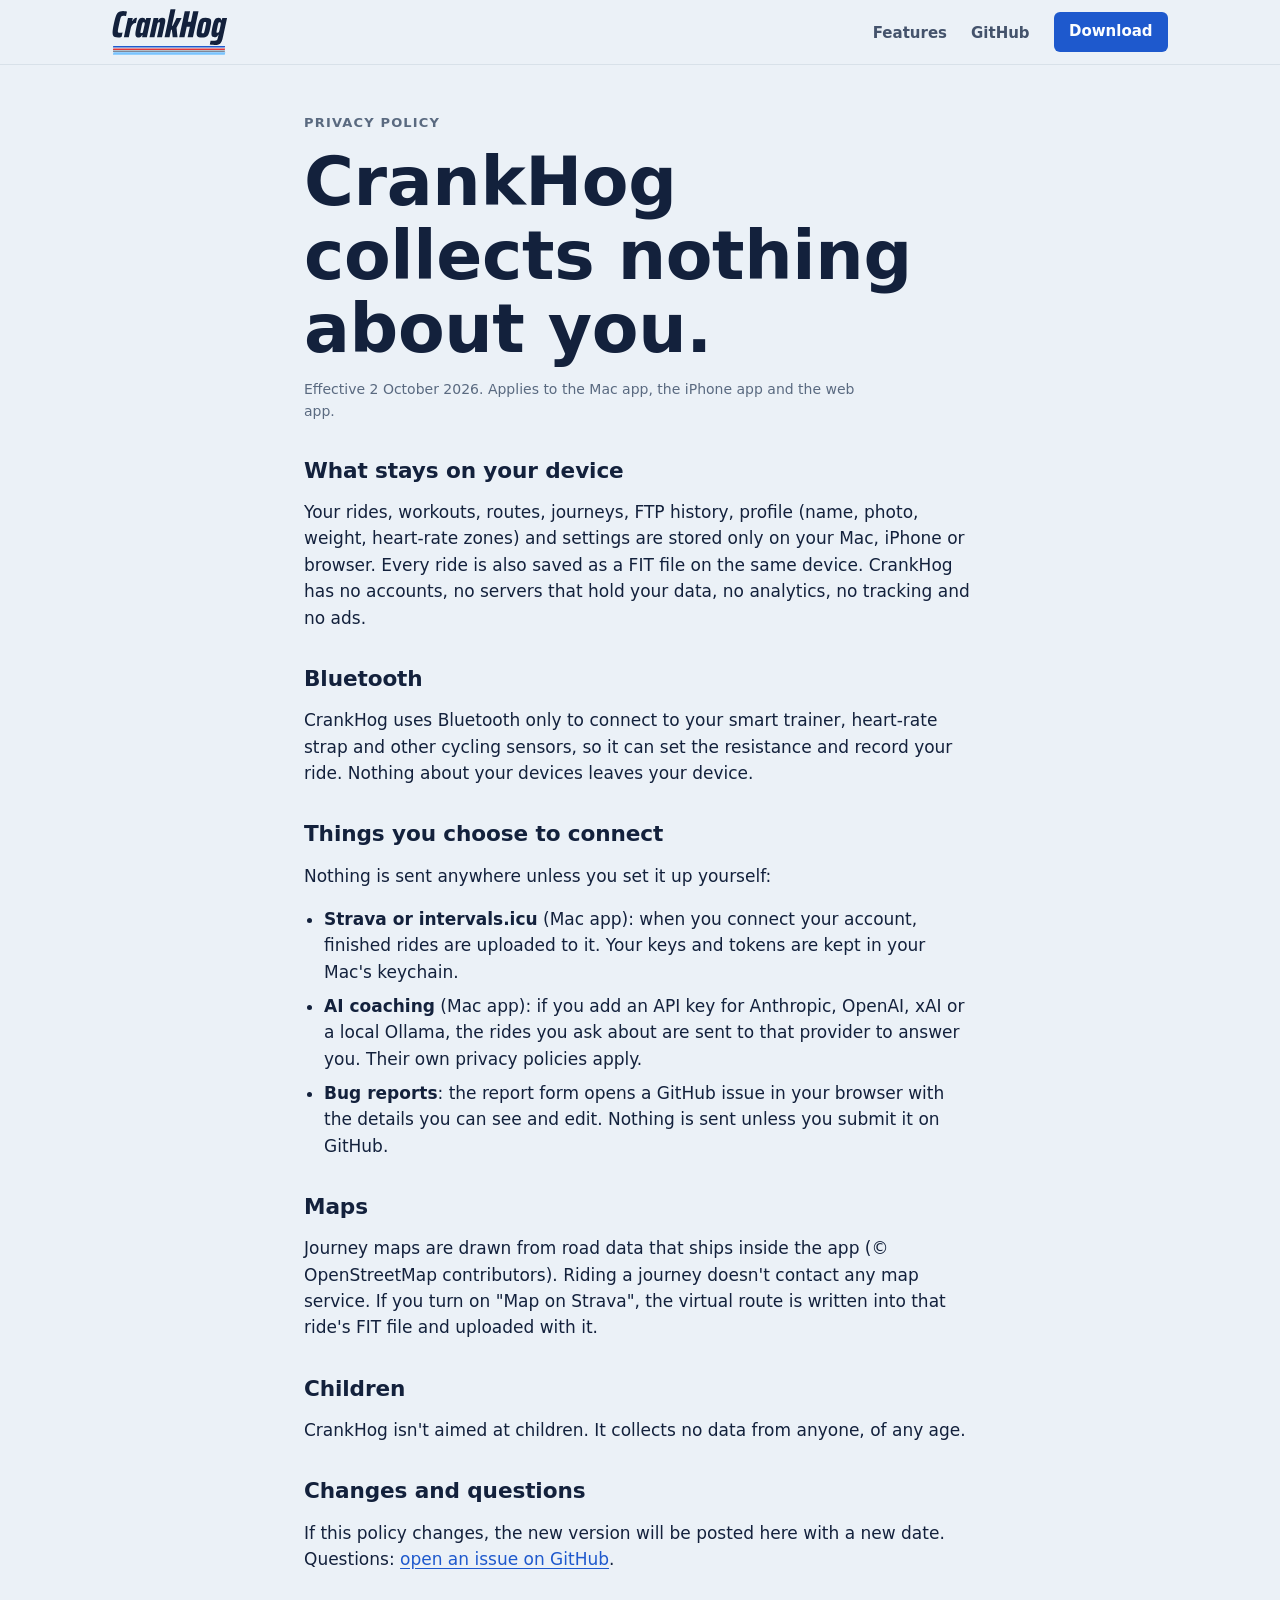
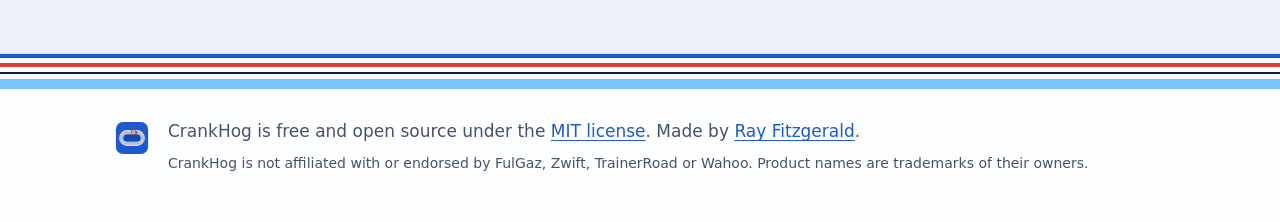
==== privacy/index.html @ f36ab3e9 "FreeGaz is now CrankHog (#4) The site follows the app's rename: wordmark, icon, copy, and the domain" ====
<!doctype html>
<html lang="en">
<head>
  <meta charset="utf-8">
  <meta name="viewport" content="width=device-width, initial-scale=1">
  <title>Privacy · CrankHog</title>
  <meta name="description" content="CrankHog collects no personal data. Your rides, workouts and settings stay on your device.">
  <meta name="theme-color" content="#111d36" media="(prefers-color-scheme: dark)">
  <meta name="theme-color" content="#ebf1f7" media="(prefers-color-scheme: light)">
  <meta name="color-scheme" content="dark light">
  <link rel="canonical" href="https://crankhog.app/privacy/">
  <link rel="icon" href="../assets/brand/crankhog-icon.svg" type="image/svg+xml">
  <link rel="apple-touch-icon" href="../assets/brand/icon.png">
  <link rel="preload" href="../assets/fonts/saira.woff2" as="font" type="font/woff2" crossorigin>
  <link rel="preload" href="../assets/fonts/atkinson.woff2" as="font" type="font/woff2" crossorigin>
  <link rel="stylesheet" href="../styles.css">
</head>
<body>
  <a class="skip" href="#main">Skip to content</a>

  <header class="site-header">
    <div class="wrap header-row">
      <a href="../" class="brand" aria-label="CrankHog home">
        <picture>
          <source media="(prefers-color-scheme: light)" srcset="../assets/brand/crankhog-wordmark.svg">
          <img src="../assets/brand/crankhog-wordmark-night.svg" alt="CrankHog" width="132" height="53">
        </picture>
      </a>
      <nav aria-label="Main">
        <ul class="nav">
          <li><a href="../#features">Features</a></li>
          <li><a href="https://github.com/raytfitzgerald/FreeGaz">GitHub</a></li>
          <li><a class="btn btn-small" href="../#download">Download</a></li>
        </ul>
      </nav>
    </div>
  </header>

  <main id="main" class="legal">
    <div class="wrap">
      <p class="eyebrow">Privacy policy</p>
      <h1>CrankHog collects nothing about you.</h1>
      <p class="fine">Effective 2 October 2026. Applies to the Mac app, the iPhone app and the web app.</p>

      <h2>What stays on your device</h2>
      <p>Your rides, workouts, routes, journeys, FTP history, profile (name, photo, weight, heart-rate zones) and settings are stored only on your Mac, iPhone or browser. Every ride is also saved as a FIT file on the same device. CrankHog has no accounts, no servers that hold your data, no analytics, no tracking and no ads.</p>

      <h2>Bluetooth</h2>
      <p>CrankHog uses Bluetooth only to connect to your smart trainer, heart-rate strap and other cycling sensors, so it can set the resistance and record your ride. Nothing about your devices leaves your device.</p>

      <h2>Things you choose to connect</h2>
      <p>Nothing is sent anywhere unless you set it up yourself:</p>
      <ul>
        <li><strong>Strava or intervals.icu</strong> (Mac app): when you connect your account, finished rides are uploaded to it. Your keys and tokens are kept in your Mac's keychain.</li>
        <li><strong>AI coaching</strong> (Mac app): if you add an API key for Anthropic, OpenAI, xAI or a local Ollama, the rides you ask about are sent to that provider to answer you. Their own privacy policies apply.</li>
        <li><strong>Bug reports</strong>: the report form opens a GitHub issue in your browser with the details you can see and edit. Nothing is sent unless you submit it on GitHub.</li>
      </ul>

      <h2>Maps</h2>
      <p>Journey maps are drawn from road data that ships inside the app (© OpenStreetMap contributors). Riding a journey doesn't contact any map service. If you turn on "Map on Strava", the virtual route is written into that ride's FIT file and uploaded with it.</p>

      <h2>Children</h2>
      <p>CrankHog isn't aimed at children. It collects no data from anyone, of any age.</p>

      <h2>Changes and questions</h2>
      <p>If this policy changes, the new version will be posted here with a new date. Questions: <a href="https://github.com/raytfitzgerald/FreeGaz/issues">open an issue on GitHub</a>.</p>
    </div>
  </main>

  <footer class="site-footer">
    <div class="track" aria-hidden="true"><span></span><span></span><span></span><span></span></div>
    <div class="wrap footer-row">
      <img src="../assets/brand/crankhog-icon.svg" alt="" width="40" height="40">
      <div>
        <p>CrankHog is free and open source under the <a href="https://github.com/raytfitzgerald/FreeGaz/blob/main/LICENSE">MIT license</a>. Made by <a href="https://github.com/raytfitzgerald">Ray Fitzgerald</a>.</p>
        <p class="fine">CrankHog is not affiliated with or endorsed by FulGaz, Zwift, TrainerRoad or Wahoo. Product names are trademarks of their owners.</p>
      </div>
    </div>
  </footer>
</body>
</html>
---- styles.css ----
/* CrankHog site: the Velodrome brand (docs/BRAND.md in the app repo).
   Night is the default; Track day follows the system's light mode. */

@font-face {
  font-family: "Saira";
  src: url("assets/fonts/saira.woff2") format("woff2");
  font-weight: 100 900;
  font-stretch: 50% 125%;
  font-display: swap;
}
@font-face {
  font-family: "Atkinson Hyperlegible Next";
  src: url("assets/fonts/atkinson.woff2") format("woff2");
  font-weight: 200 800;
  font-display: swap;
}
@font-face {
  font-family: "Atkinson Hyperlegible Next";
  src: url("assets/fonts/atkinson-italic.woff2") format("woff2");
  font-weight: 200 800;
  font-style: italic;
  font-display: swap;
}

:root {
  --stayer: #1e59cd;
  --azur: #77c3ff;
  --sprinter: #e0383b;

  --bg: #111d36;
  --panel: #182740;
  --panel-2: #1f2f49;
  --panel-3: #293a54;
  --line: #32425a;
  --line-strong: #4c5d75;
  --ink: #eff4fa;
  --ink-dim: #bdccde;
  --ink-faint: #9aadc4;
  --accent: #77c3ff;
  --accent-dim: #4790d8;
  --on-accent: #111d36;
  --measure: #eff4fa;

  --font-display: "Saira", -apple-system, BlinkMacSystemFont, system-ui, sans-serif;
  --font-sans: "Atkinson Hyperlegible Next", -apple-system, BlinkMacSystemFont, system-ui, sans-serif;
  --font-mono: ui-monospace, SFMono-Regular, Menlo, monospace;

  --wrap: 1120px;
  color-scheme: dark;
}

@media (prefers-color-scheme: light) {
  :root {
    --bg: #ebf1f7;
    --panel: #fcfeff;
    --panel-2: #f2f6fb;
    --panel-3: #e3eaf2;
    --line: #d8e1e9;
    --line-strong: #aeb9c5;
    --ink: #13213c;
    --ink-dim: #44536c;
    --ink-faint: #5a6a80;
    --accent: #1e59cd;
    --accent-dim: #1543a8;
    --on-accent: #fcfeff;
    --measure: #13213c;
    color-scheme: light;
  }
}

*, *::before, *::after { box-sizing: border-box; }

html { scroll-behavior: smooth; scroll-padding-top: 80px; }
@media (prefers-reduced-motion: reduce) { html { scroll-behavior: auto; } }

body {
  margin: 0;
  background: var(--bg);
  color: var(--ink);
  font-family: var(--font-sans);
  font-size: 1.0625rem;
  line-height: 1.55;
  -webkit-font-smoothing: antialiased;
}

img { max-width: 100%; height: auto; display: block; }

a { color: var(--accent); text-underline-offset: 3px; }
a:hover { text-decoration-thickness: 2px; }

:focus-visible { outline: 2px solid var(--accent); outline-offset: 2px; border-radius: 4px; }

code, kbd, .mono { font-family: var(--font-mono); font-size: 0.875em; }
:not(pre) > code, kbd {
  background: var(--panel-2);
  border: 1px solid var(--line);
  border-radius: 4px;
  padding: 0.05em 0.35em;
}
pre {
  margin: 0.75rem 0 0;
  background: var(--panel-2);
  border: 1px solid var(--line);
  border-radius: 8px;
  padding: 0.85rem 1rem;
  overflow-x: auto;
  font-size: 0.9rem;
  line-height: 1.6;
}

.wrap { max-width: var(--wrap); margin: 0 auto; padding: 0 16px; }
@media (min-width: 720px) { .wrap { padding: 0 32px; } }

.skip { position: absolute; left: -9999px; }
.skip:focus { left: 16px; top: 12px; z-index: 100; background: var(--panel); padding: 8px 12px; border-radius: 6px; }

.visually-hidden {
  position: absolute; width: 1px; height: 1px; overflow: hidden;
  clip: rect(0 0 0 0); white-space: nowrap;
}

/* Type */

h1, h2, h3 {
  font-family: var(--font-display);
  font-stretch: 80%;
  font-weight: 700;
  line-height: 1.08;
  margin: 0;
  letter-spacing: -0.005em;
}
h1 { font-size: clamp(2.3rem, 6vw, 4.25rem); max-width: 16ch; }
h2 { font-size: clamp(1.9rem, 4vw, 2.75rem); }
h3 { font-size: 1.4rem; font-weight: 600; }

.eyebrow {
  font-family: var(--font-display);
  font-stretch: 88%;
  font-weight: 600;
  font-size: 0.8125rem;
  text-transform: uppercase;
  letter-spacing: 0.09em;
  color: var(--ink-faint);
  margin: 0 0 0.75rem;
}

.lede, .section-lede { color: var(--ink-dim); font-size: 1.2rem; max-width: 60ch; }
.section-lede { margin: 1rem 0 2rem; }
.fine { color: var(--ink-faint); font-size: 0.875rem; }

/* Buttons */

.btn {
  display: inline-flex;
  align-items: center;
  gap: 0.5rem;
  font-family: var(--font-sans);
  font-weight: 600;
  font-size: 1rem;
  text-decoration: none;
  padding: 0.75rem 1.25rem;
  border-radius: 6px;
  border: 1px solid transparent;
  transition: background-color 140ms ease-out, border-color 140ms ease-out;
}
.btn-primary { background: var(--accent); color: var(--on-accent); }
.btn-primary:hover { background: var(--accent-dim); }
.btn-secondary { background: var(--panel-2); color: var(--ink); border-color: var(--line-strong); }
.btn-secondary:hover { background: var(--panel-3); }
.btn-small { padding: 0.45rem 0.9rem; font-size: 0.9375rem; background: var(--accent); color: var(--on-accent); }
.btn-small:hover { background: var(--accent-dim); }

.cta-row { display: flex; flex-wrap: wrap; gap: 0.75rem; margin: 2rem 0 0.75rem; }

/* Header */

.site-header {
  position: sticky; top: 0; z-index: 10;
  background: color-mix(in srgb, var(--bg) 92%, transparent);
  border-bottom: 1px solid var(--line);
  backdrop-filter: saturate(1.2) blur(6px);
}
.header-row { display: flex; align-items: center; justify-content: space-between; height: 64px; gap: 1rem; }
.brand img { width: 116px; height: auto; }
.nav { display: flex; align-items: center; gap: 1.5rem; list-style: none; margin: 0; padding: 0; }
.nav a:not(.btn) { color: var(--ink-dim); text-decoration: none; font-weight: 600; font-size: 0.9375rem; }
.nav a:not(.btn):hover { color: var(--ink); }
@media (max-width: 640px) {
  .nav li:not(:last-child) { display: none; }
}

/* Hero */

.hero { padding: 4.5rem 0 3rem; }
.hero .lede { margin: 1.5rem 0 0; }
.hero-shot { margin: 3rem 0 0; }

.shot, .hero-shot {
  border: 1px solid var(--line);
  border-radius: 10px;
  overflow: hidden;
  background: var(--panel);
}
.hero-shot { box-shadow: 0 30px 60px -30px rgb(0 0 0 / 0.5); }

/* Price board: a timing board */

.board { position: relative; padding: 3.5rem 0 4.5rem; background: var(--panel); border-block: 1px solid var(--line); overflow: hidden; }
.board-tiles {
  list-style: none; margin: 0; padding: 0;
  display: grid; grid-template-columns: repeat(2, 1fr); gap: 12px;
}
@media (min-width: 760px) { .board-tiles { grid-template-columns: repeat(4, 1fr); } }
.board-tiles li {
  background: var(--panel-2);
  border: 1px solid var(--line);
  border-radius: 10px;
  padding: 1.25rem 1.25rem 1rem;
  display: flex; flex-direction: column;
}
.board-tiles .num {
  font-family: var(--font-display);
  font-stretch: 80%;
  font-weight: 600;
  font-variant-numeric: tabular-nums;
  font-size: clamp(3.25rem, 8vw, 5rem);
  line-height: 1;
}
.board-tiles .unit { color: var(--ink-dim); font-family: var(--font-display); font-stretch: 88%; font-weight: 600; text-transform: uppercase; letter-spacing: 0.08em; font-size: 0.875rem; margin-top: 0.5rem; }
.board-note { color: var(--ink-dim); max-width: 62ch; margin: 1.75rem 0 0; }

/* The four track lines, leaning 12° like the wordmark */
.track { position: absolute; left: -2%; right: -2%; bottom: 18px; display: grid; gap: 5px; }
.track span { display: block; height: 4px; }
.track span:nth-child(1) { background: var(--stayer); }
.track span:nth-child(2) { background: var(--sprinter); }
.track span:nth-child(3) { background: var(--measure); height: 2px; }
.track span:nth-child(4) { background: var(--azur); height: 10px; }

/* Sir Loin, trotting along the painted lines. He runs once when the strip
   scrolls into view, and not at all if the visitor asked for less motion. */
.track-hog { position: absolute; bottom: 100%; left: 0; margin-bottom: -6px; width: 56px; height: auto; animation: hog-trot 11s linear infinite; }
@keyframes hog-trot {
  0% { transform: translateX(-20vw) scaleX(-1); }
  45% { transform: translateX(104vw) scaleX(-1); }
  45.01%, 100% { transform: translateX(104vw) scaleX(-1); opacity: 0; }
}

/* Meeting him */
.hog-intro { display: flex; align-items: center; gap: 1.5rem; margin: 0 0 3rem; padding: 1.25rem 1.5rem; border: 1px solid var(--line); border-radius: 18px; background: var(--panel); }
.hog-intro img { flex: none; width: 92px; height: auto; }
.hog-intro figcaption { margin: 0; max-width: 60ch; color: var(--ink-dim); }
.hog-intro strong { color: var(--ink); }
@media (max-width: 40rem) {
  .hog-intro { flex-direction: column; align-items: flex-start; gap: 1rem; }
}

@media (prefers-reduced-motion: reduce) {
  .track-hog { animation: none; left: 8%; transform: scaleX(-1); }
}

/* Tour */

.tour { padding: 5.5rem 0 2rem; }
.tour h2 { margin-bottom: 3rem; }
.feature {
  display: grid; gap: 1.5rem 3rem; align-items: center;
  padding: 2.5rem 0;
  border-top: 1px solid var(--line);
}
.feature-text p { color: var(--ink-dim); margin: 0.85rem 0 0; }
.feature-text h3 { font-size: 1.75rem; }
@media (min-width: 900px) {
  .feature { grid-template-columns: 5fr 7fr; }
  .feature.flip .feature-text { order: 2; }
}
.feature .shot { margin: 0; }

/* Cards and grids */

.features { padding: 4rem 0 5rem; }
.features h2 { margin-bottom: 2rem; }
.grid { display: grid; gap: 16px; grid-template-columns: 1fr; }
@media (min-width: 640px) { .grid { grid-template-columns: repeat(2, 1fr); } }
@media (min-width: 980px) { .grid:not(.two) { grid-template-columns: repeat(3, 1fr); } }

.card {
  background: var(--panel);
  border: 1px solid var(--line);
  border-radius: 10px;
  padding: 1.25rem 1.25rem 1.4rem;
  min-width: 0;
}
.card h3 { font-size: 1.25rem; margin-bottom: 0.75rem; }
.card p { color: var(--ink-dim); margin: 0.5rem 0 0; }
.card ul, .card ol { margin: 0; padding-left: 1.1rem; color: var(--ink-dim); }
.card li { margin: 0.35rem 0; padding-left: 0.2rem; }
.card ul li::marker { color: var(--accent); }
.card ol li::marker { font-family: var(--font-display); font-weight: 600; color: var(--ink-faint); }
.card strong { color: var(--ink); font-weight: 600; }
.card-note { font-size: 0.875rem; color: var(--ink-faint) !important; margin-top: 1rem !important; }
.card .btn { margin-top: 0.75rem; }

/* Data */

.data { padding: 4.5rem 0; background: var(--panel); border-block: 1px solid var(--line); }
.data-row { display: grid; gap: 1.5rem 3rem; }
@media (min-width: 900px) { .data-row { grid-template-columns: 5fr 7fr; } }
.data-text p { color: var(--ink-dim); margin: 0 0 1rem; }

/* Phone and download */

.phone, .download { padding: 5rem 0; }
.phone h2 { margin-bottom: 0; }
.download { border-top: 1px solid var(--line); }
.download h2 { margin-bottom: 2rem; }
.download ol li { margin-bottom: 0.6rem; }
.bike-fund { margin-top: 1.5rem; display: flex; flex-wrap: wrap; align-items: center; justify-content: space-between; gap: 0.5rem 2rem; }
.bike-fund > div { flex: 1 1 26rem; }
.bike-fund .cta-row { margin: 0; }
.bike-fund .btn { margin-top: 0; }
[hidden] { display: none !important; }

/* Footer */

.site-footer { position: relative; overflow: hidden; padding: 4rem 0 2.5rem; background: var(--panel); border-top: 1px solid var(--line); }
.site-footer .track { top: 0; bottom: auto; }
.footer-row { display: flex; gap: 1rem; align-items: flex-start; }
.footer-row p { margin: 0 0 0.5rem; color: var(--ink-dim); }
.footer-row img { flex: none; }

/* Privacy and other text pages */
.legal { padding: 3rem 0 4rem; }
.legal .wrap { max-width: 46rem; }
.legal h1 { max-width: none; margin-bottom: 0.5rem; }
.legal h2 { font-size: 1.35rem; margin: 2.25rem 0 0.5rem; }
.legal p, .legal li { max-width: 65ch; }
.legal ul { padding-left: 1.25rem; }
.legal li + li { margin-top: 0.5rem; }
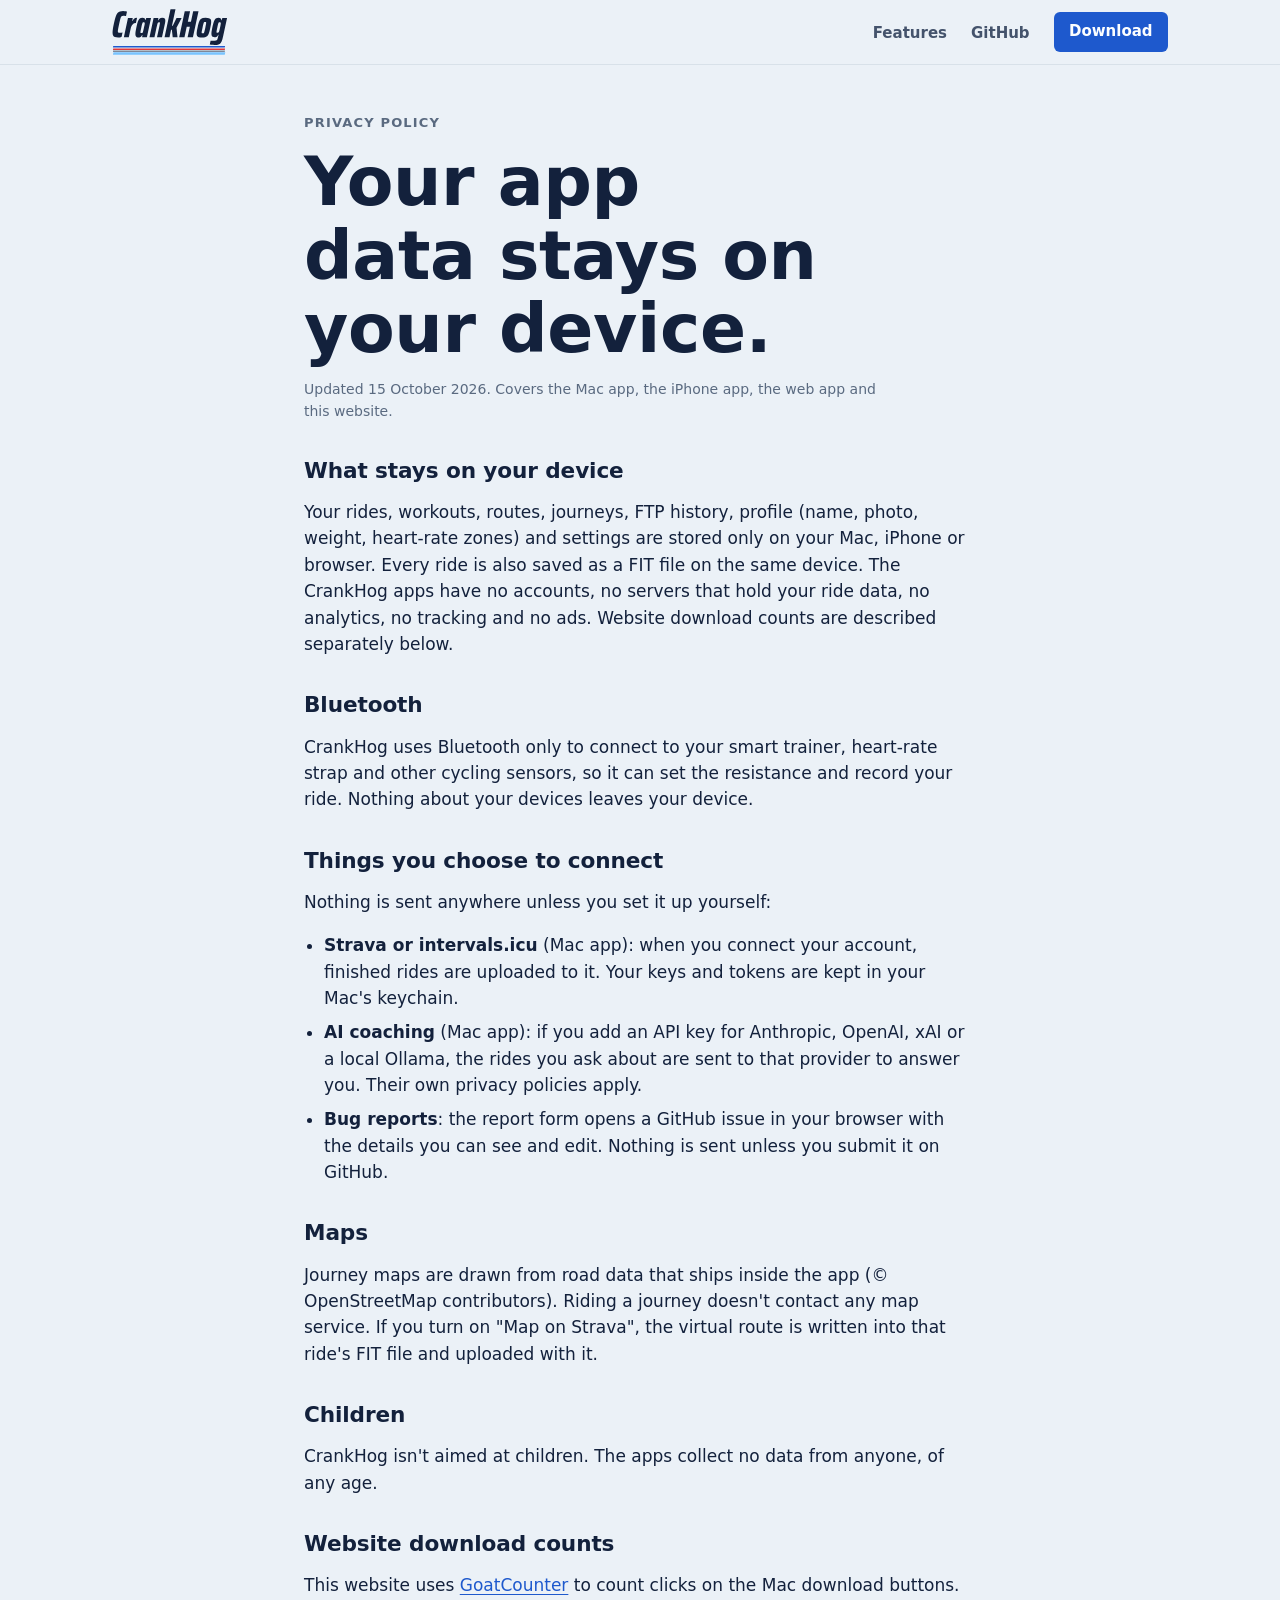
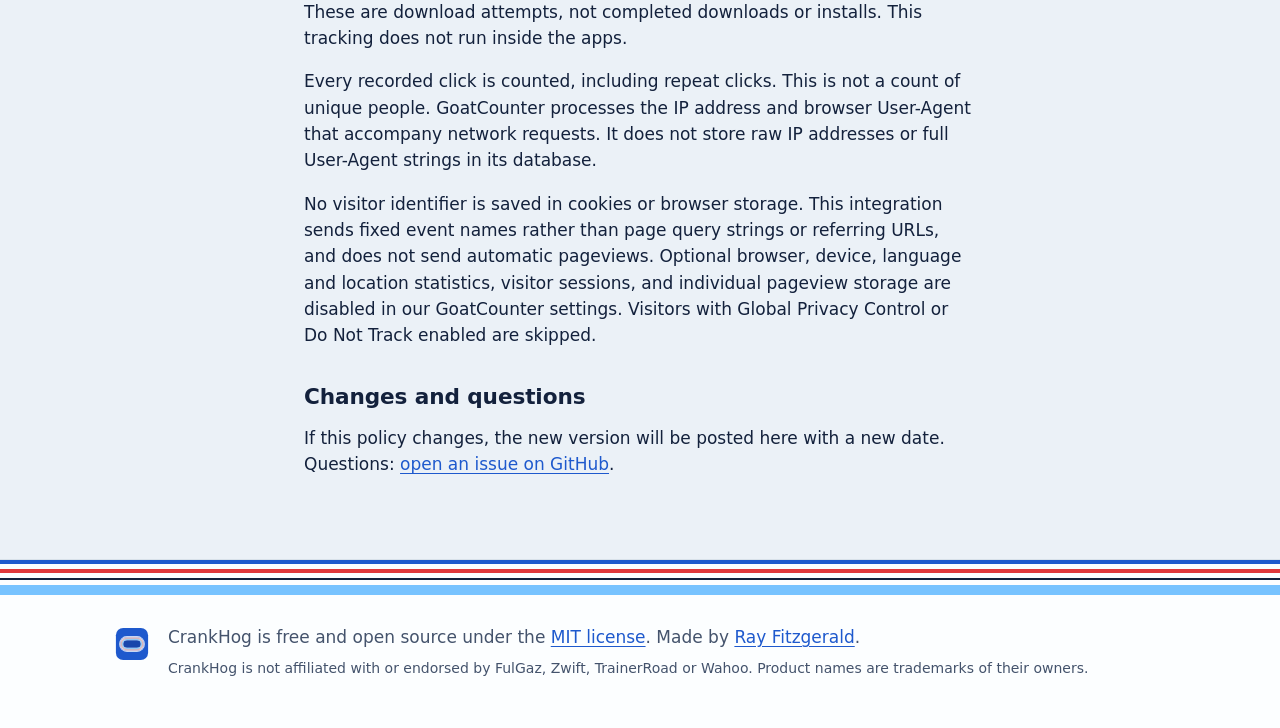
==== commit e59d0a3c: "Disclose website download click counts separately from app privacy Updated privacy policy details to" ====
--- a/privacy/index.html
+++ b/privacy/index.html
@@ -4,7 +4,7 @@
   <meta charset="utf-8">
   <meta name="viewport" content="width=device-width, initial-scale=1">
   <title>Privacy · CrankHog</title>
-  <meta name="description" content="CrankHog collects no personal data. Your rides, workouts and settings stay on your device.">
+  <meta name="description" content="Your CrankHog app data stays on your device. Read about app privacy and website download counts.">
   <meta name="theme-color" content="#111d36" media="(prefers-color-scheme: dark)">
   <meta name="theme-color" content="#ebf1f7" media="(prefers-color-scheme: light)">
   <meta name="color-scheme" content="dark light">
@@ -29,7 +29,7 @@
       <nav aria-label="Main">
         <ul class="nav">
           <li><a href="../#features">Features</a></li>
-          <li><a href="https://github.com/raytfitzgerald/FreeGaz">GitHub</a></li>
+          <li><a href="https://github.com/raytfitzgerald/CrankHog">GitHub</a></li>
           <li><a class="btn btn-small" href="../#download">Download</a></li>
         </ul>
       </nav>
@@ -39,11 +39,11 @@
   <main id="main" class="legal">
     <div class="wrap">
       <p class="eyebrow">Privacy policy</p>
-      <h1>CrankHog collects nothing about you.</h1>
-      <p class="fine">Effective 2 October 2026. Applies to the Mac app, the iPhone app and the web app.</p>
+      <h1>Your app data stays on your device.</h1>
+      <p class="fine">Updated 15 October 2026. Covers the Mac app, the iPhone app, the web app and this website.</p>
 
       <h2>What stays on your device</h2>
-      <p>Your rides, workouts, routes, journeys, FTP history, profile (name, photo, weight, heart-rate zones) and settings are stored only on your Mac, iPhone or browser. Every ride is also saved as a FIT file on the same device. CrankHog has no accounts, no servers that hold your data, no analytics, no tracking and no ads.</p>
+      <p>Your rides, workouts, routes, journeys, FTP history, profile (name, photo, weight, heart-rate zones) and settings are stored only on your Mac, iPhone or browser. Every ride is also saved as a FIT file on the same device. The CrankHog apps have no accounts, no servers that hold your ride data, no analytics, no tracking and no ads. Website download counts are described separately below.</p>
 
       <h2>Bluetooth</h2>
       <p>CrankHog uses Bluetooth only to connect to your smart trainer, heart-rate strap and other cycling sensors, so it can set the resistance and record your ride. Nothing about your devices leaves your device.</p>
@@ -60,10 +60,15 @@
       <p>Journey maps are drawn from road data that ships inside the app (© OpenStreetMap contributors). Riding a journey doesn't contact any map service. If you turn on "Map on Strava", the virtual route is written into that ride's FIT file and uploaded with it.</p>
 
       <h2>Children</h2>
-      <p>CrankHog isn't aimed at children. It collects no data from anyone, of any age.</p>
+      <p>CrankHog isn't aimed at children. The apps collect no data from anyone, of any age.</p>
+
+      <h2>Website download counts</h2>
+      <p>This website uses <a href="https://www.goatcounter.com/help/privacy">GoatCounter</a> to count clicks on the Mac download buttons. These are download attempts, not completed downloads or installs. This tracking does not run inside the apps.</p>
+      <p>Every recorded click is counted, including repeat clicks. This is not a count of unique people. GoatCounter processes the IP address and browser User-Agent that accompany network requests. It does not store raw IP addresses or full User-Agent strings in its database.</p>
+      <p>No visitor identifier is saved in cookies or browser storage. This integration sends fixed event names rather than page query strings or referring URLs, and does not send automatic pageviews. Optional browser, device, language and location statistics, visitor sessions, and individual pageview storage are disabled in our GoatCounter settings. Visitors with Global Privacy Control or Do Not Track enabled are skipped.</p>
 
       <h2>Changes and questions</h2>
-      <p>If this policy changes, the new version will be posted here with a new date. Questions: <a href="https://github.com/raytfitzgerald/FreeGaz/issues">open an issue on GitHub</a>.</p>
+      <p>If this policy changes, the new version will be posted here with a new date. Questions: <a href="https://github.com/raytfitzgerald/CrankHog/issues">open an issue on GitHub</a>.</p>
     </div>
   </main>
 
@@ -72,7 +77,7 @@
     <div class="wrap footer-row">
       <img src="../assets/brand/crankhog-icon.svg" alt="" width="40" height="40">
       <div>
-        <p>CrankHog is free and open source under the <a href="https://github.com/raytfitzgerald/FreeGaz/blob/main/LICENSE">MIT license</a>. Made by <a href="https://github.com/raytfitzgerald">Ray Fitzgerald</a>.</p>
+        <p>CrankHog is free and open source under the <a href="https://github.com/raytfitzgerald/CrankHog/blob/main/LICENSE">MIT license</a>. Made by <a href="https://github.com/raytfitzgerald">Ray Fitzgerald</a>.</p>
         <p class="fine">CrankHog is not affiliated with or endorsed by FulGaz, Zwift, TrainerRoad or Wahoo. Product names are trademarks of their owners.</p>
       </div>
     </div>
--- a/styles.css
+++ b/styles.css
@@ -129,7 +129,10 @@
   margin: 0;
   letter-spacing: -0.005em;
 }
-h1 { font-size: clamp(2.3rem, 6vw, 4.25rem); max-width: 16ch; }
+/* No measure cap: at 16ch the hero headline stacked into four short lines
+   down the left of a 1120px page and read as a ragged column. It spans the
+   wrap instead, and `balance` keeps the last line from being an orphan. */
+h1 { font-size: clamp(2.3rem, 6vw, 4.25rem); text-wrap: balance; }
 h2 { font-size: clamp(1.9rem, 4vw, 2.75rem); }
 h3 { font-size: 1.4rem; font-weight: 600; }
 
@@ -205,7 +208,7 @@
 
 /* Price board: a timing board */
 
-.board { position: relative; padding: 3.5rem 0 4.5rem; background: var(--panel); border-block: 1px solid var(--line); overflow: hidden; }
+.board { position: relative; padding: 3.5rem 0 9.5rem; background: var(--panel); border-block: 1px solid var(--line); overflow: hidden; }
 .board-tiles {
   list-style: none; margin: 0; padding: 0;
   display: grid; grid-template-columns: repeat(2, 1fr); gap: 12px;
@@ -239,16 +242,174 @@
 
 /* Sir Loin, trotting along the painted lines. He runs once when the strip
    scrolls into view, and not at all if the visitor asked for less motion. */
-.track-hog { position: absolute; bottom: 100%; left: 0; margin-bottom: -6px; width: 56px; height: auto; animation: hog-trot 11s linear infinite; }
+/* --- Sir Loin's routine ------------------------------------------------
+   He trots in, skids to a stop, has a look at you, does a trick and
+   sprints off. The script sets --hog-x and the beat classes; everything
+   below is the drawing reacting to them. Feet land on the painted lines. */
+
+.track-hog {
+  position: absolute;
+  z-index: 1;
+  bottom: 54px;
+  left: 0;
+  width: 62px;
+  --hog-x: -18vw;
+  --hog-dur: 0s;
+  --hog-ease: linear;
+  --leg-dur: 0.42s;
+  transform: translateX(var(--hog-x));
+  transition: transform var(--hog-dur) var(--hog-ease);
+}
+.track-hog .hog-art { display: block; width: 100%; height: auto; }
+.hog-rig { position: relative; transform-origin: 30% 92%; }
+
+/* Without the script he just makes one pass, as before. */
+.track-hog:not([data-rigged]) { animation: hog-trot 11s linear infinite; }
+
+/* The gait: diagonal pairs, so it reads as a trot rather than a hop. */
+[data-rigged] [data-leg] {
+  transform-box: fill-box;
+  transform-origin: 0% 0%;
+  animation: hog-stride-a var(--leg-dur) ease-in-out infinite;
+}
+[data-rigged] [data-leg="rear-near"] { transform-origin: 40% 0%; }
+[data-rigged] [data-leg="front-far"],
+[data-rigged] [data-leg="rear-near"] { animation-name: hog-stride-b; }
+[data-rigged] [data-part="body"] { animation: hog-bob calc(var(--leg-dur) / 2) ease-in-out infinite; }
+[data-rigged] [data-part="ear"] {
+  transform-box: fill-box;
+  transform-origin: 85% 15%;
+  animation: hog-ear calc(var(--leg-dur) * 1.3) ease-in-out infinite;
+}
+[data-rigged] [data-part="tail"] {
+  transform-box: fill-box;
+  transform-origin: 100% 40%;
+  animation: hog-tail calc(var(--leg-dur) * 1.1) ease-in-out infinite;
+}
+[data-rigged] [data-part="head"] { transform-box: fill-box; transform-origin: 20% 60%; }
+
+@keyframes hog-stride-a { 0%, 100% { rotate: -18deg; } 50% { rotate: 17deg; } }
+@keyframes hog-stride-b { 0%, 100% { rotate: 17deg; } 50% { rotate: -18deg; } }
+@keyframes hog-bob { 0%, 100% { translate: 0 0; } 50% { translate: 0 -1.6px; } }
+@keyframes hog-ear { 0%, 100% { rotate: -7deg; } 50% { rotate: 12deg; } }
+@keyframes hog-tail { 0%, 100% { rotate: -14deg; } 50% { rotate: 16deg; } }
+
+/* He never fully freezes: the script just lengthens --leg-dur when he's
+   stopped, so he shifts his weight instead of standing to attention. */
+
+/* The tricks. Each is one shot; the script clears it when it's done. */
+[data-trick="rear"] { animation: hog-rear 1.5s cubic-bezier(0.3, 1.4, 0.5, 1) 1; }
+[data-trick="hop"] { animation: hog-hop 1.1s ease-in-out 1; }
+[data-trick="spin"] { animation: hog-spin 0.9s ease-in-out 1; }
+[data-trick="shake"] { animation: hog-shake 0.9s ease-in-out 1; }
+[data-trick="bow"] { animation: hog-bow 1.4s ease-in-out 1; }
+
+@keyframes hog-rear {
+  0% { transform: rotate(0deg); }
+  28%, 72% { transform: rotate(-30deg) translateY(-2px); }
+  100% { transform: rotate(0deg); }
+}
+@keyframes hog-hop {
+  0%, 100% { transform: translateY(0); }
+  20% { transform: translateY(-16px) rotate(-6deg); }
+  40% { transform: translateY(0); }
+  58% { transform: translateY(-11px) rotate(-4deg); }
+  76% { transform: translateY(0); }
+  88% { transform: translateY(-5px); }
+}
+@keyframes hog-spin { 0% { transform: rotateY(0deg); } 100% { transform: rotateY(360deg); } }
+@keyframes hog-shake {
+  0%, 100% { transform: rotate(0deg); }
+  15% { transform: rotate(7deg); }
+  35% { transform: rotate(-7deg); }
+  55% { transform: rotate(5deg); }
+  75% { transform: rotate(-4deg); }
+}
+@keyframes hog-bow {
+  0%, 100% { transform: rotate(0deg) translateY(0); }
+  35%, 65% { transform: rotate(14deg) translateY(3px); }
+}
+
+/* Leaning into a skid, and leaning forward out of the start. */
+[data-beat="skid"] .hog-rig { transform: rotate(9deg); transition: transform 0.35s ease-out; }
+[data-beat="sprint"] .hog-rig { transform: rotate(-7deg); transition: transform 0.3s ease-out; }
+[data-beat="look"] .hog-rig { transform: rotate(0deg); transition: transform 0.4s ease-out; }
+[data-beat="look"] [data-part="head"] { animation: hog-doubletake 1.1s ease-in-out 1; }
+@keyframes hog-doubletake {
+  0%, 100% { rotate: 0deg; }
+  30% { rotate: -11deg; }
+  55% { rotate: 4deg; }
+}
+
+/* Dust where he digs in, and where he launches. */
+.hog-dust {
+  position: absolute;
+  left: 6px;
+  bottom: -1px;
+  width: 10px;
+  height: 10px;
+  border-radius: 999px;
+  background: var(--line);
+  opacity: 0;
+  pointer-events: none;
+}
+[data-dust] .hog-dust { animation: hog-dust 0.65s ease-out 1; }
+@keyframes hog-dust {
+  0% { opacity: 0.5; transform: scale(0.3) translateX(0); }
+  100% { opacity: 0; transform: scale(1.8) translateX(-20px); }
+}
+
+/* Speed lines, only while he's flat out. */
+.hog-lines { position: absolute; right: 100%; top: 38%; display: grid; gap: 5px; opacity: 0; }
+.hog-lines i { display: block; height: 2px; border-radius: 2px; background: var(--line-strong); }
+.hog-lines i:nth-child(1) { width: 22px; }
+.hog-lines i:nth-child(2) { width: 34px; }
+.hog-lines i:nth-child(3) { width: 16px; }
+[data-beat="sprint"] .hog-lines { animation: hog-lines 0.3s linear infinite; }
+@keyframes hog-lines {
+  0% { opacity: 0.1; transform: translateX(6px); }
+  50% { opacity: 0.55; transform: translateX(0); }
+  100% { opacity: 0.1; transform: translateX(6px); }
+}
+
+/* What he says when you prod him. */
+.hog-says {
+  position: absolute;
+  bottom: 106%;
+  left: 50%;
+  translate: -50% 0;
+  margin: 0;
+  width: max-content;
+  max-width: min(17rem, 60vw);
+  padding: 0.4rem 0.7rem;
+  border: 1px solid var(--line-strong);
+  border-radius: 12px 12px 12px 3px;
+  background: var(--panel-2, var(--panel));
+  color: var(--ink);
+  font-size: 0.8rem;
+  line-height: 1.35;
+  box-shadow: 0 6px 18px rgb(0 0 0 / 0.25);
+  animation: hog-says 0.26s ease-out 1;
+}
+@keyframes hog-says {
+  from { opacity: 0; transform: translateY(5px) scale(0.94); }
+  to { opacity: 1; transform: none; }
+}
+.track-hog[data-rigged] { cursor: pointer; }
+
 @keyframes hog-trot {
-  0% { transform: translateX(-20vw) scaleX(-1); }
-  45% { transform: translateX(104vw) scaleX(-1); }
-  45.01%, 100% { transform: translateX(104vw) scaleX(-1); opacity: 0; }
+  /* opacity is pinned at both ends of the run: declared only at the far end,
+     it interpolates from the base value and he fades out as he crosses. */
+  0% { transform: translateX(-18vw); opacity: 1; }
+  42% { transform: translateX(104vw); opacity: 1; }
+  42.01%, 100% { transform: translateX(104vw); opacity: 0; }
 }
 
 /* Meeting him */
 .hog-intro { display: flex; align-items: center; gap: 1.5rem; margin: 0 0 3rem; padding: 1.25rem 1.5rem; border: 1px solid var(--line); border-radius: 18px; background: var(--panel); }
-.hog-intro img { flex: none; width: 92px; height: auto; }
+.hog-intro img { flex: none; width: 92px; height: auto; transition: transform 0.3s cubic-bezier(0.3, 1.5, 0.5, 1); }
+.hog-intro:hover img { transform: translateY(-4px) rotate(-4deg); }
+@media (prefers-reduced-motion: reduce) { .hog-intro:hover img { transform: none; } }
 .hog-intro figcaption { margin: 0; max-width: 60ch; color: var(--ink-dim); }
 .hog-intro strong { color: var(--ink); }
 @media (max-width: 40rem) {
@@ -256,7 +417,10 @@
 }
 
 @media (prefers-reduced-motion: reduce) {
-  .track-hog { animation: none; left: 8%; transform: scaleX(-1); }
+  .track-hog,
+  .track-hog * { animation: none !important; transition: none !important; }
+  .track-hog { left: 8%; --hog-x: 0; }
+  .hog-lines, .hog-dust { display: none; }
 }
 
 /* Tour */
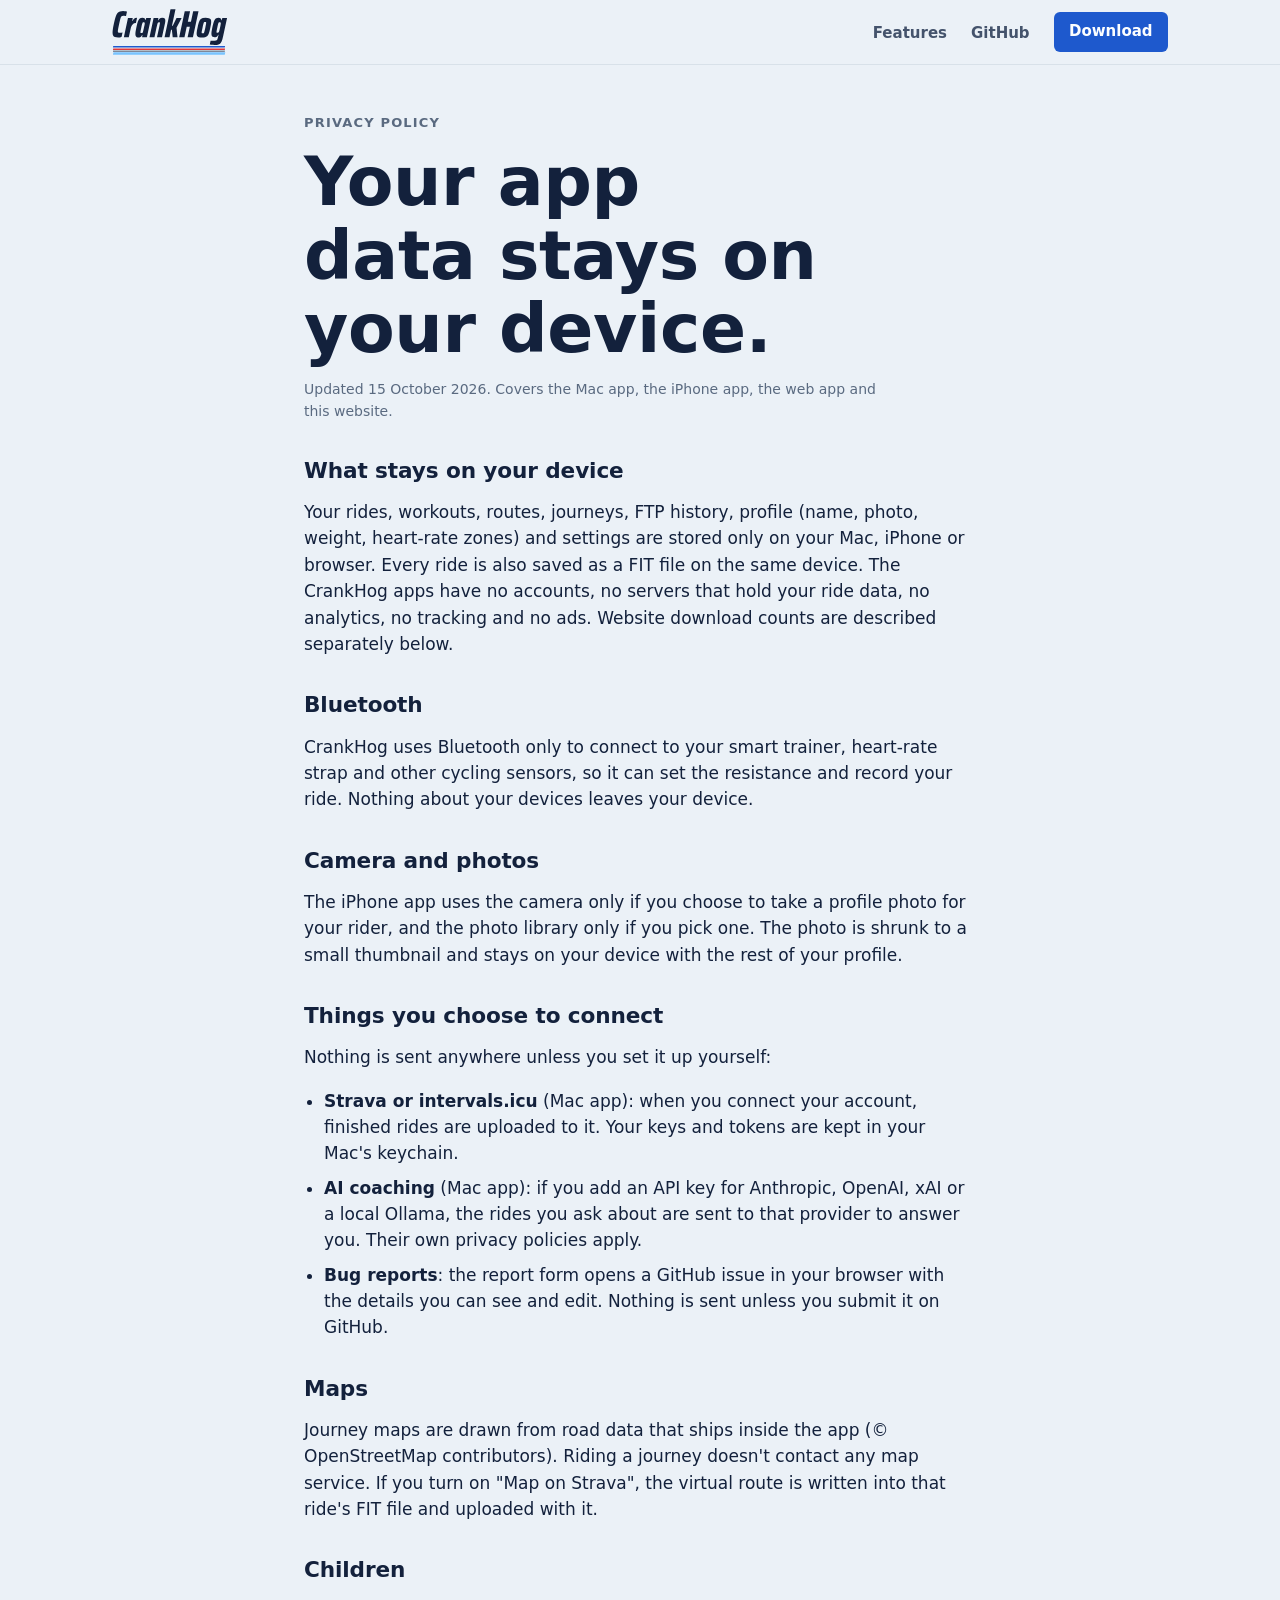
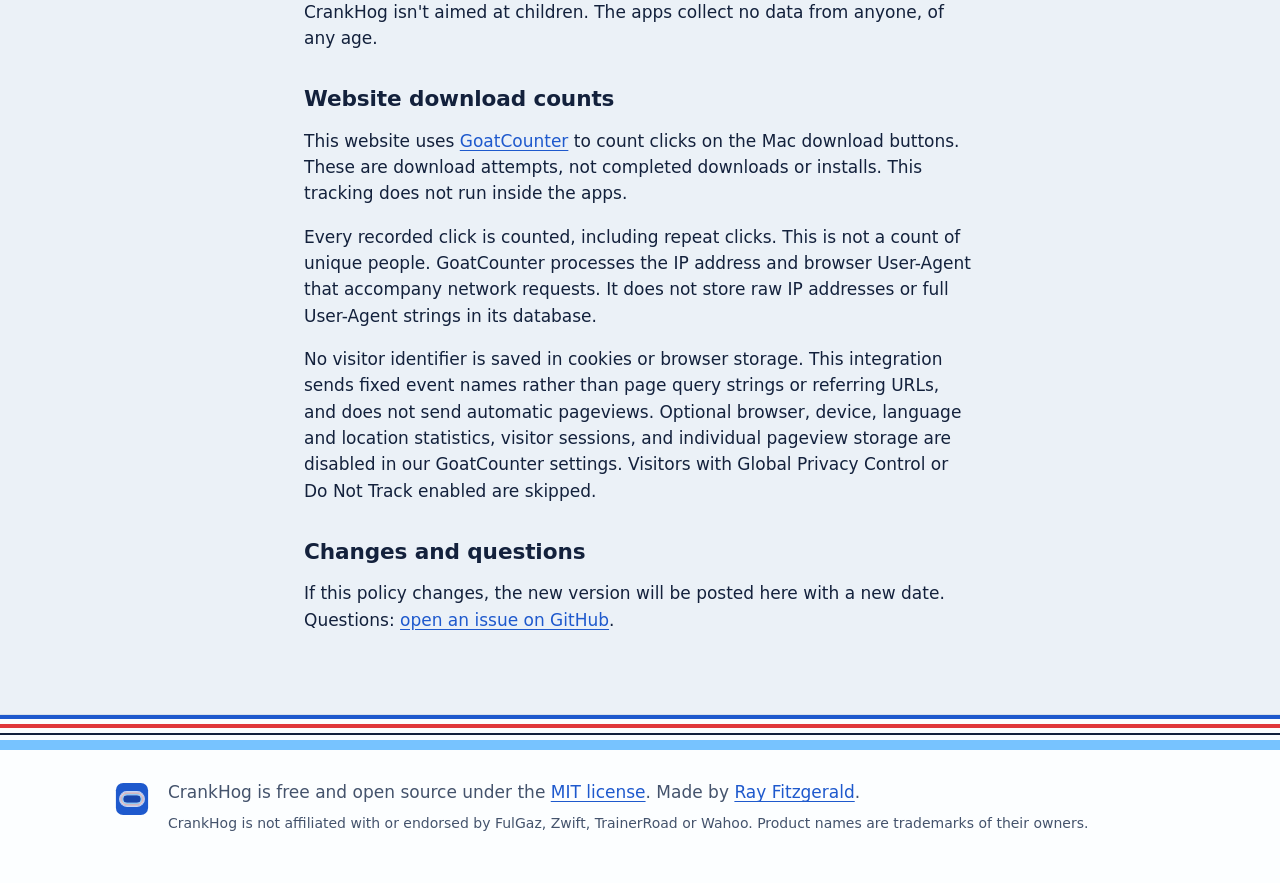
==== commit 6e71e833: "Catch the site up: v0.6.1, the iPhone app in review, camera in the privacy policy - The no-JavaScrip" ====
--- a/privacy/index.html
+++ b/privacy/index.html
@@ -48,6 +48,9 @@
       <h2>Bluetooth</h2>
       <p>CrankHog uses Bluetooth only to connect to your smart trainer, heart-rate strap and other cycling sensors, so it can set the resistance and record your ride. Nothing about your devices leaves your device.</p>
 
+      <h2>Camera and photos</h2>
+      <p>The iPhone app uses the camera only if you choose to take a profile photo for your rider, and the photo library only if you pick one. The photo is shrunk to a small thumbnail and stays on your device with the rest of your profile.</p>
+
       <h2>Things you choose to connect</h2>
       <p>Nothing is sent anywhere unless you set it up yourself:</p>
       <ul>
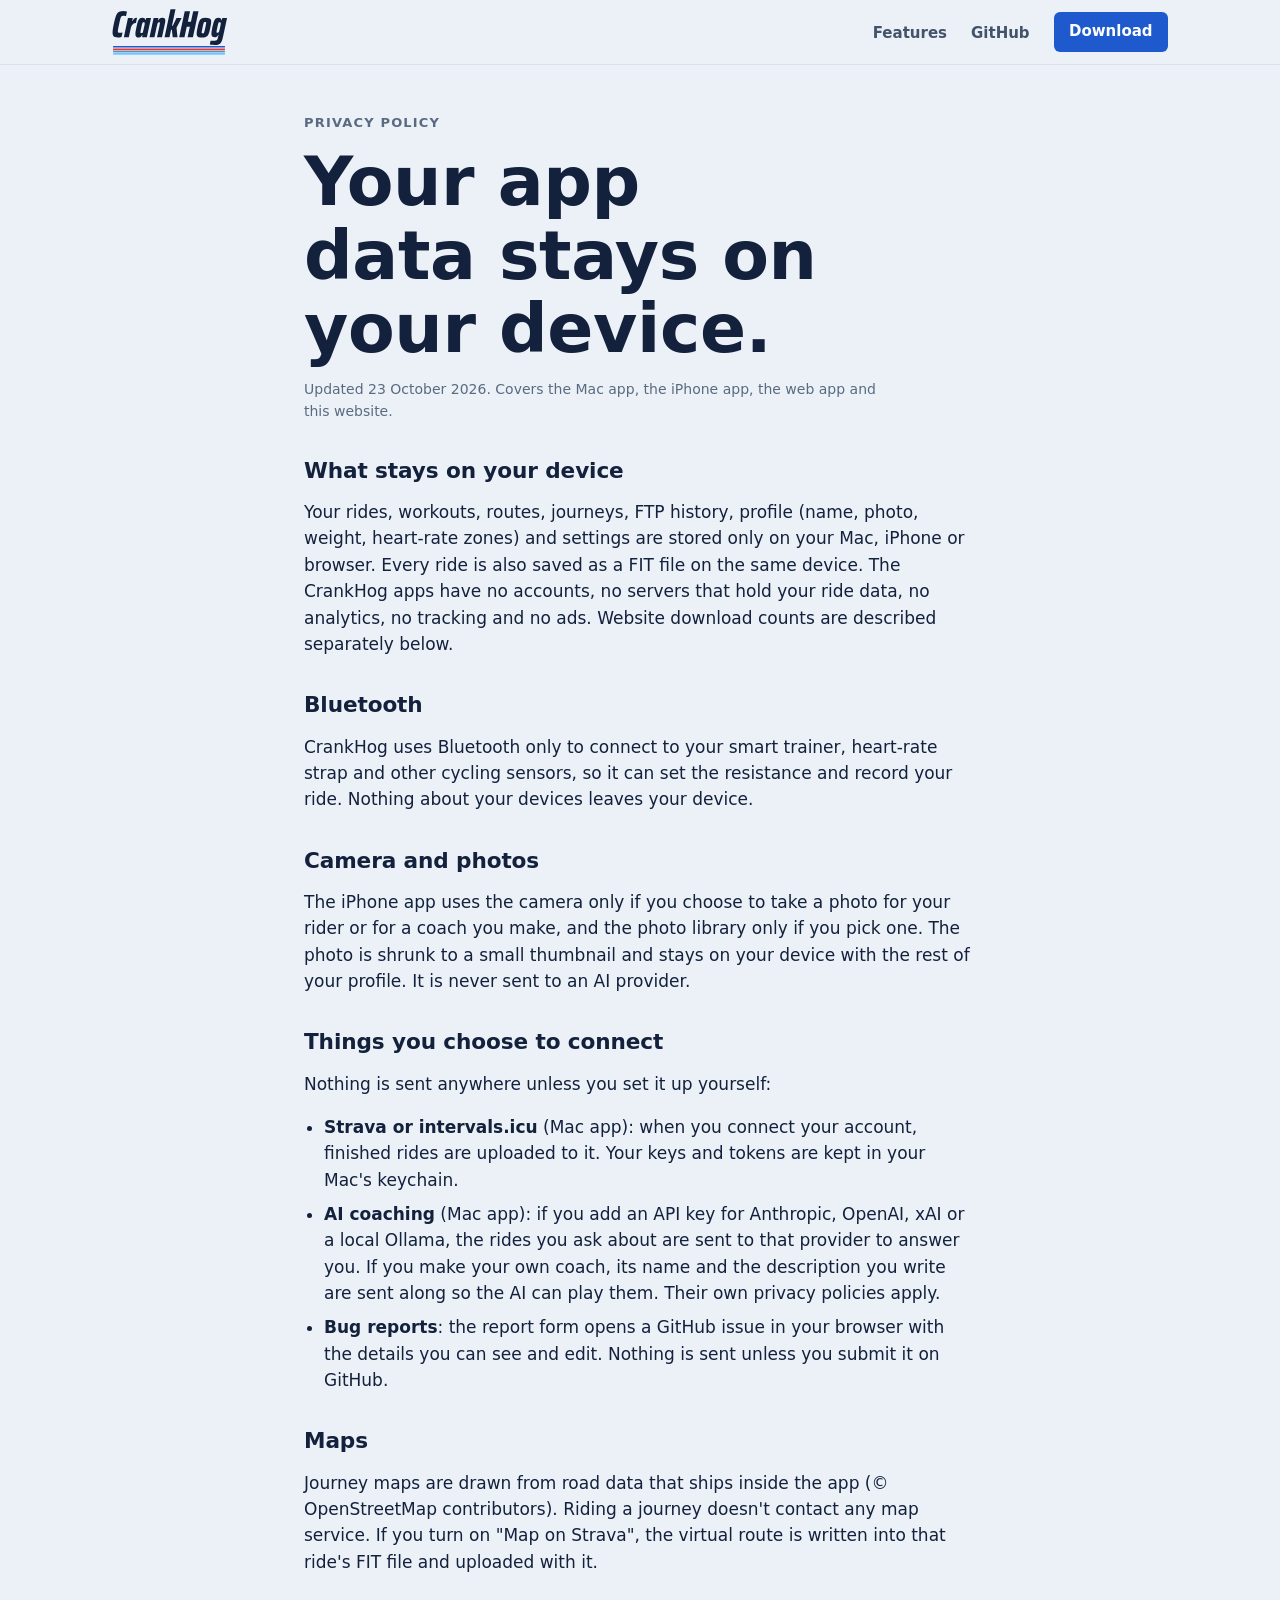
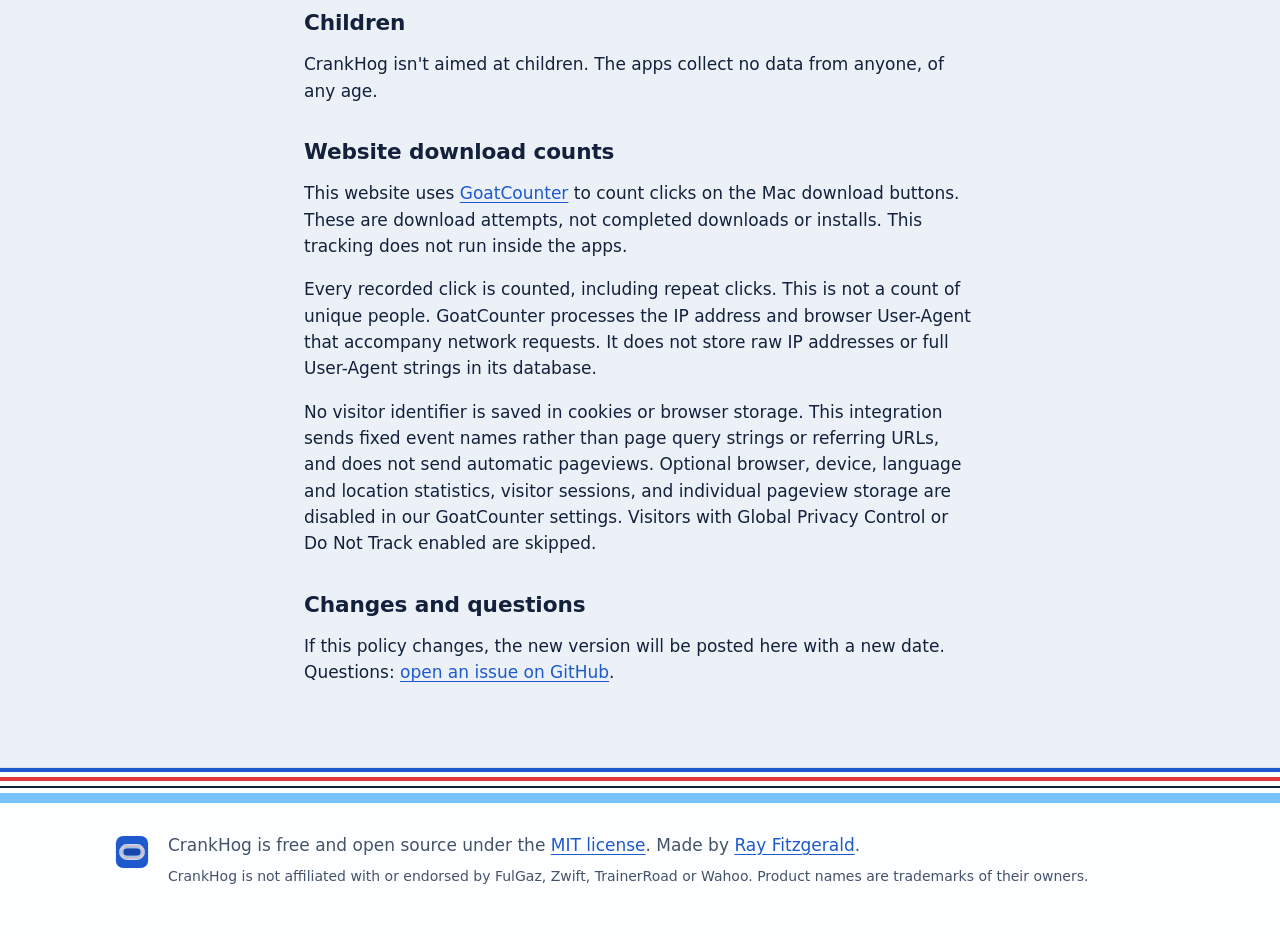
==== commit 51075cbf: "Catch the site up to v0.6.2: custom coaches, and what they share with AI The download text falls bac" ====
--- a/privacy/index.html
+++ b/privacy/index.html
@@ -40,7 +40,7 @@
     <div class="wrap">
       <p class="eyebrow">Privacy policy</p>
       <h1>Your app data stays on your device.</h1>
-      <p class="fine">Updated 15 October 2026. Covers the Mac app, the iPhone app, the web app and this website.</p>
+      <p class="fine">Updated 23 October 2026. Covers the Mac app, the iPhone app, the web app and this website.</p>
 
       <h2>What stays on your device</h2>
       <p>Your rides, workouts, routes, journeys, FTP history, profile (name, photo, weight, heart-rate zones) and settings are stored only on your Mac, iPhone or browser. Every ride is also saved as a FIT file on the same device. The CrankHog apps have no accounts, no servers that hold your ride data, no analytics, no tracking and no ads. Website download counts are described separately below.</p>
@@ -49,13 +49,13 @@
       <p>CrankHog uses Bluetooth only to connect to your smart trainer, heart-rate strap and other cycling sensors, so it can set the resistance and record your ride. Nothing about your devices leaves your device.</p>
 
       <h2>Camera and photos</h2>
-      <p>The iPhone app uses the camera only if you choose to take a profile photo for your rider, and the photo library only if you pick one. The photo is shrunk to a small thumbnail and stays on your device with the rest of your profile.</p>
+      <p>The iPhone app uses the camera only if you choose to take a photo for your rider or for a coach you make, and the photo library only if you pick one. The photo is shrunk to a small thumbnail and stays on your device with the rest of your profile. It is never sent to an AI provider.</p>
 
       <h2>Things you choose to connect</h2>
       <p>Nothing is sent anywhere unless you set it up yourself:</p>
       <ul>
         <li><strong>Strava or intervals.icu</strong> (Mac app): when you connect your account, finished rides are uploaded to it. Your keys and tokens are kept in your Mac's keychain.</li>
-        <li><strong>AI coaching</strong> (Mac app): if you add an API key for Anthropic, OpenAI, xAI or a local Ollama, the rides you ask about are sent to that provider to answer you. Their own privacy policies apply.</li>
+        <li><strong>AI coaching</strong> (Mac app): if you add an API key for Anthropic, OpenAI, xAI or a local Ollama, the rides you ask about are sent to that provider to answer you. If you make your own coach, its name and the description you write are sent along so the AI can play them. Their own privacy policies apply.</li>
         <li><strong>Bug reports</strong>: the report form opens a GitHub issue in your browser with the details you can see and edit. Nothing is sent unless you submit it on GitHub.</li>
       </ul>
 
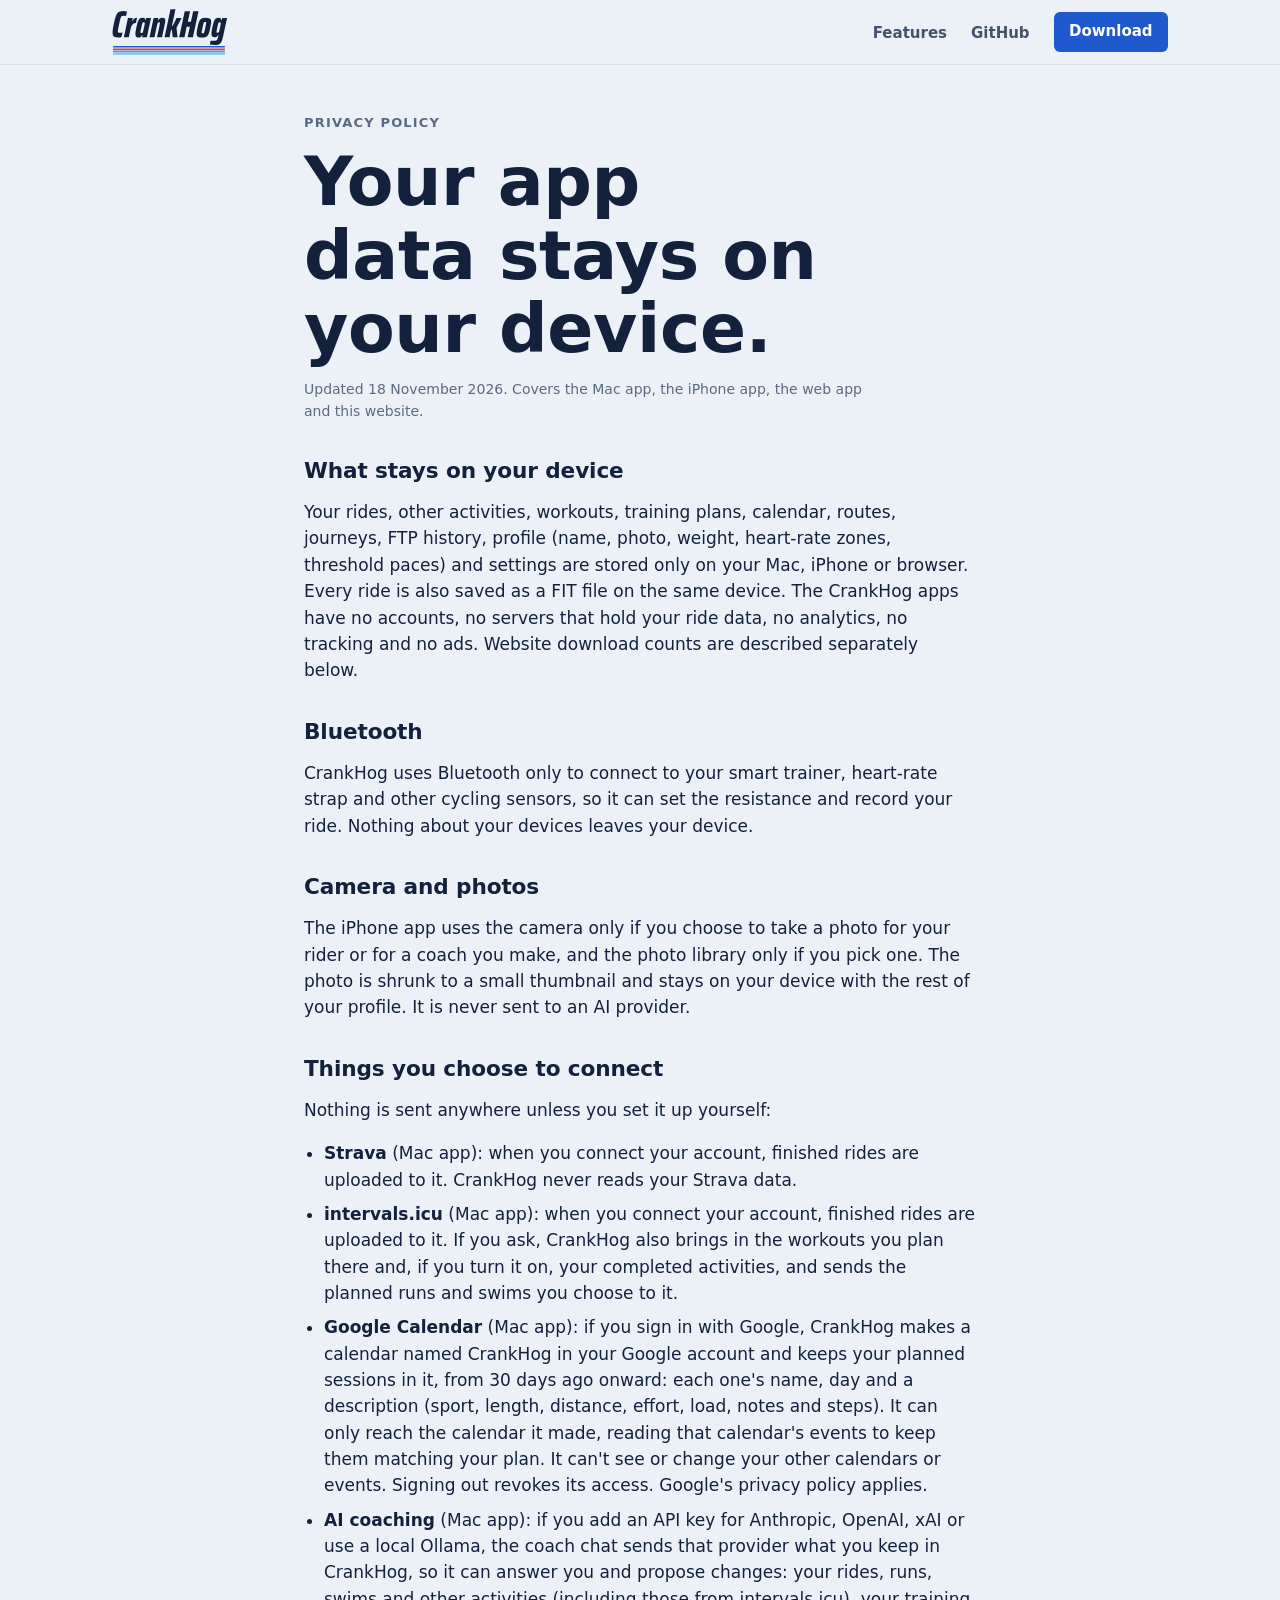
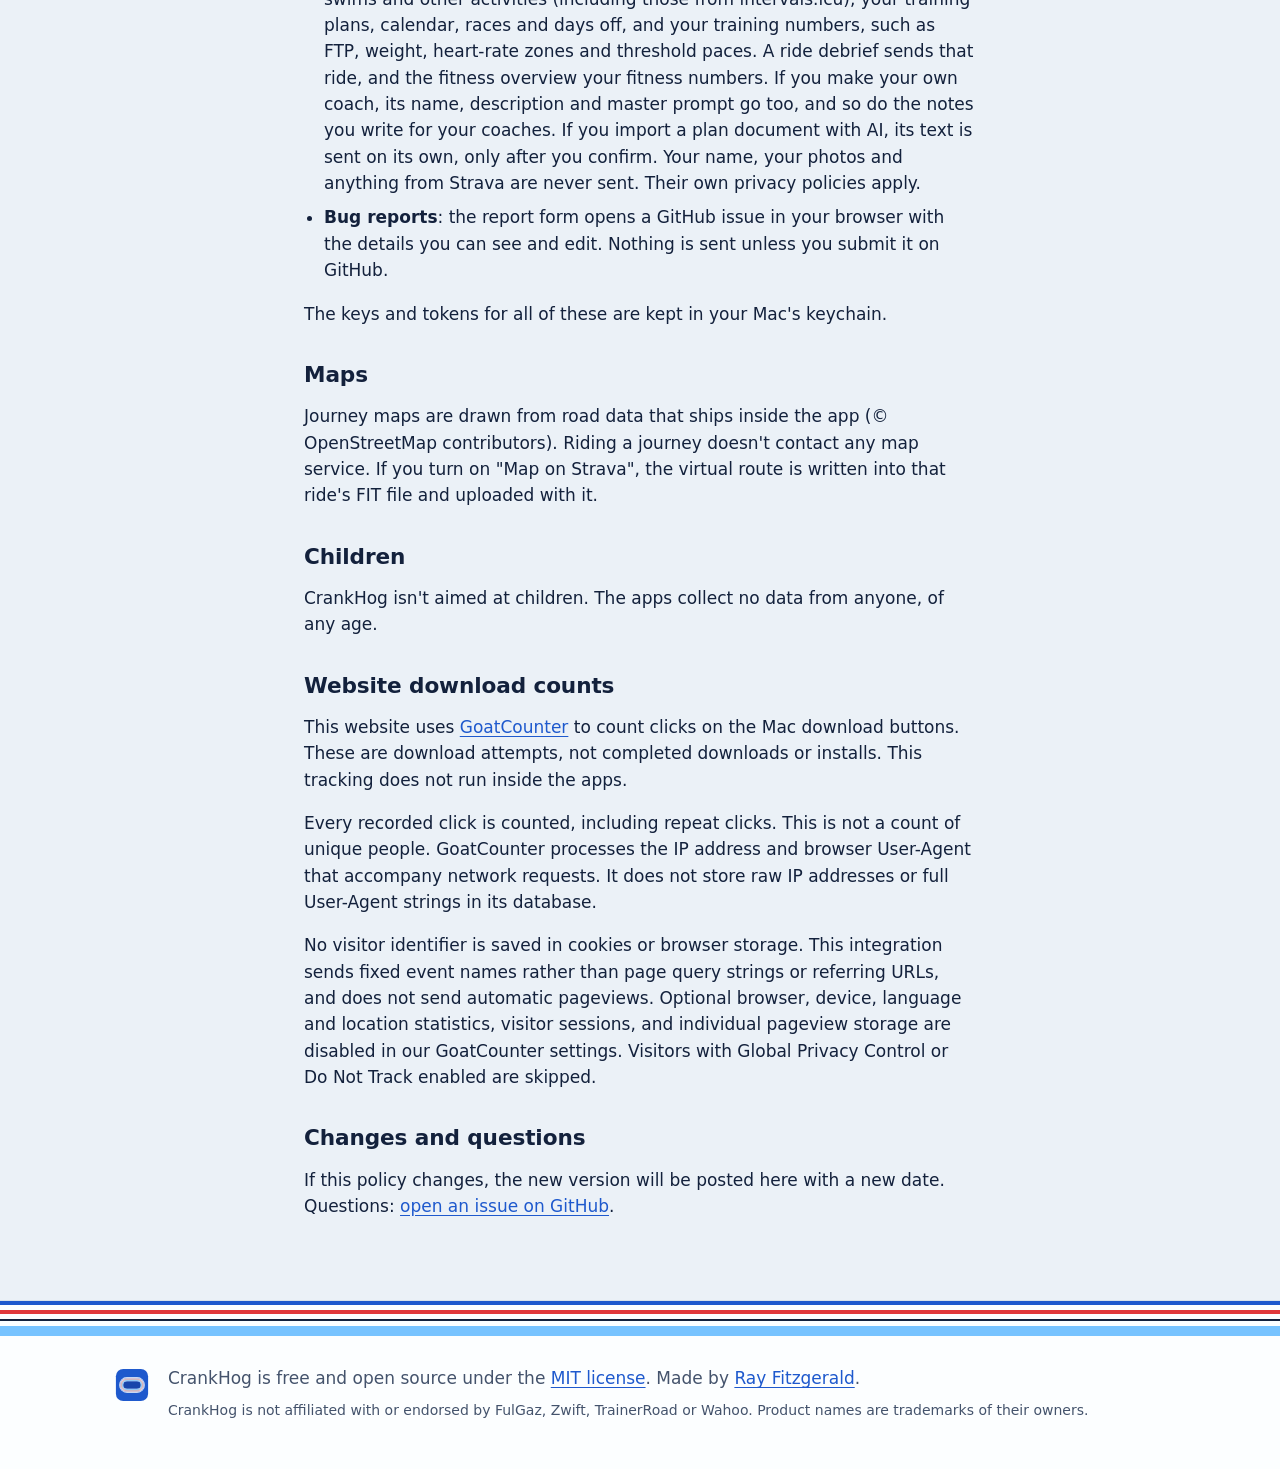
==== commit b17c4fd6: "Catch the site up to v1.3.0: plans, the calendar, a coach that does things - Three new tour sections" ====
--- a/privacy/index.html
+++ b/privacy/index.html
@@ -40,10 +40,10 @@
     <div class="wrap">
       <p class="eyebrow">Privacy policy</p>
       <h1>Your app data stays on your device.</h1>
-      <p class="fine">Updated 23 October 2026. Covers the Mac app, the iPhone app, the web app and this website.</p>
+      <p class="fine">Updated 18 November 2026. Covers the Mac app, the iPhone app, the web app and this website.</p>
 
       <h2>What stays on your device</h2>
-      <p>Your rides, workouts, routes, journeys, FTP history, profile (name, photo, weight, heart-rate zones) and settings are stored only on your Mac, iPhone or browser. Every ride is also saved as a FIT file on the same device. The CrankHog apps have no accounts, no servers that hold your ride data, no analytics, no tracking and no ads. Website download counts are described separately below.</p>
+      <p>Your rides, other activities, workouts, training plans, calendar, routes, journeys, FTP history, profile (name, photo, weight, heart-rate zones, threshold paces) and settings are stored only on your Mac, iPhone or browser. Every ride is also saved as a FIT file on the same device. The CrankHog apps have no accounts, no servers that hold your ride data, no analytics, no tracking and no ads. Website download counts are described separately below.</p>
 
       <h2>Bluetooth</h2>
       <p>CrankHog uses Bluetooth only to connect to your smart trainer, heart-rate strap and other cycling sensors, so it can set the resistance and record your ride. Nothing about your devices leaves your device.</p>
@@ -54,10 +54,13 @@
       <h2>Things you choose to connect</h2>
       <p>Nothing is sent anywhere unless you set it up yourself:</p>
       <ul>
-        <li><strong>Strava or intervals.icu</strong> (Mac app): when you connect your account, finished rides are uploaded to it. Your keys and tokens are kept in your Mac's keychain.</li>
-        <li><strong>AI coaching</strong> (Mac app): if you add an API key for Anthropic, OpenAI, xAI or a local Ollama, the rides you ask about are sent to that provider to answer you. If you make your own coach, its name and the description you write are sent along so the AI can play them. Their own privacy policies apply.</li>
+        <li><strong>Strava</strong> (Mac app): when you connect your account, finished rides are uploaded to it. CrankHog never reads your Strava data.</li>
+        <li><strong>intervals.icu</strong> (Mac app): when you connect your account, finished rides are uploaded to it. If you ask, CrankHog also brings in the workouts you plan there and, if you turn it on, your completed activities, and sends the planned runs and swims you choose to it.</li>
+        <li><strong>Google Calendar</strong> (Mac app): if you sign in with Google, CrankHog makes a calendar named CrankHog in your Google account and keeps your planned sessions in it, from 30 days ago onward: each one's name, day and a description (sport, length, distance, effort, load, notes and steps). It can only reach the calendar it made, reading that calendar's events to keep them matching your plan. It can't see or change your other calendars or events. Signing out revokes its access. Google's privacy policy applies.</li>
+        <li><strong>AI coaching</strong> (Mac app): if you add an API key for Anthropic, OpenAI, xAI or use a local Ollama, the coach chat sends that provider what you keep in CrankHog, so it can answer you and propose changes: your rides, runs, swims and other activities (including those from intervals.icu), your training plans, calendar, races and days off, and your training numbers, such as FTP, weight, heart-rate zones and threshold paces. A ride debrief sends that ride, and the fitness overview your fitness numbers. If you make your own coach, its name, description and master prompt go too, and so do the notes you write for your coaches. If you import a plan document with AI, its text is sent on its own, only after you confirm. Your name, your photos and anything from Strava are never sent. Their own privacy policies apply.</li>
         <li><strong>Bug reports</strong>: the report form opens a GitHub issue in your browser with the details you can see and edit. Nothing is sent unless you submit it on GitHub.</li>
       </ul>
+      <p>The keys and tokens for all of these are kept in your Mac's keychain.</p>
 
       <h2>Maps</h2>
       <p>Journey maps are drawn from road data that ships inside the app (© OpenStreetMap contributors). Riding a journey doesn't contact any map service. If you turn on "Map on Strava", the virtual route is written into that ride's FIT file and uploaded with it.</p>
--- a/styles.css
+++ b/styles.css
@@ -447,6 +447,8 @@
 .grid { display: grid; gap: 16px; grid-template-columns: 1fr; }
 @media (min-width: 640px) { .grid { grid-template-columns: repeat(2, 1fr); } }
 @media (min-width: 980px) { .grid:not(.two) { grid-template-columns: repeat(3, 1fr); } }
+/* Nine cards in two columns leave one over: let it take the whole row. */
+@media (min-width: 640px) and (max-width: 979px) { .grid > .card:last-child:nth-child(odd) { grid-column: 1 / -1; } }
 
 .card {
   background: var(--panel);
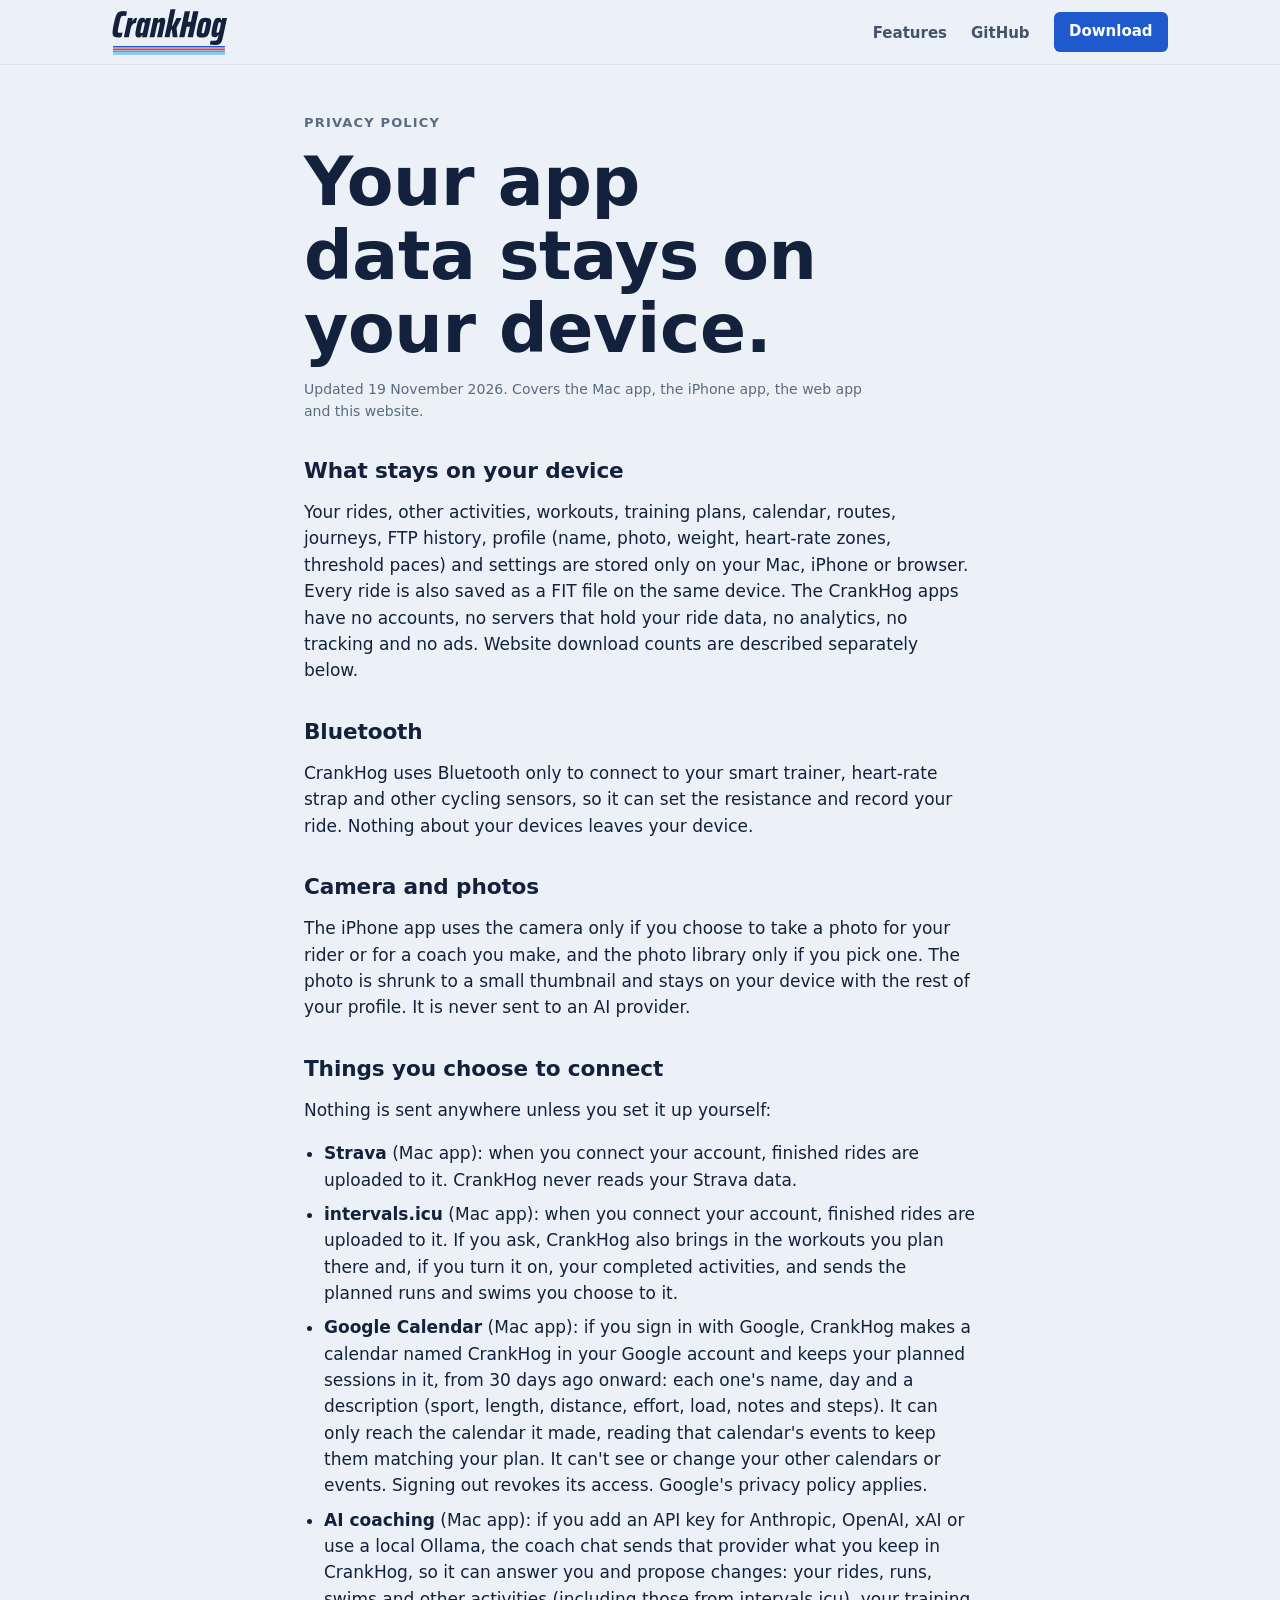
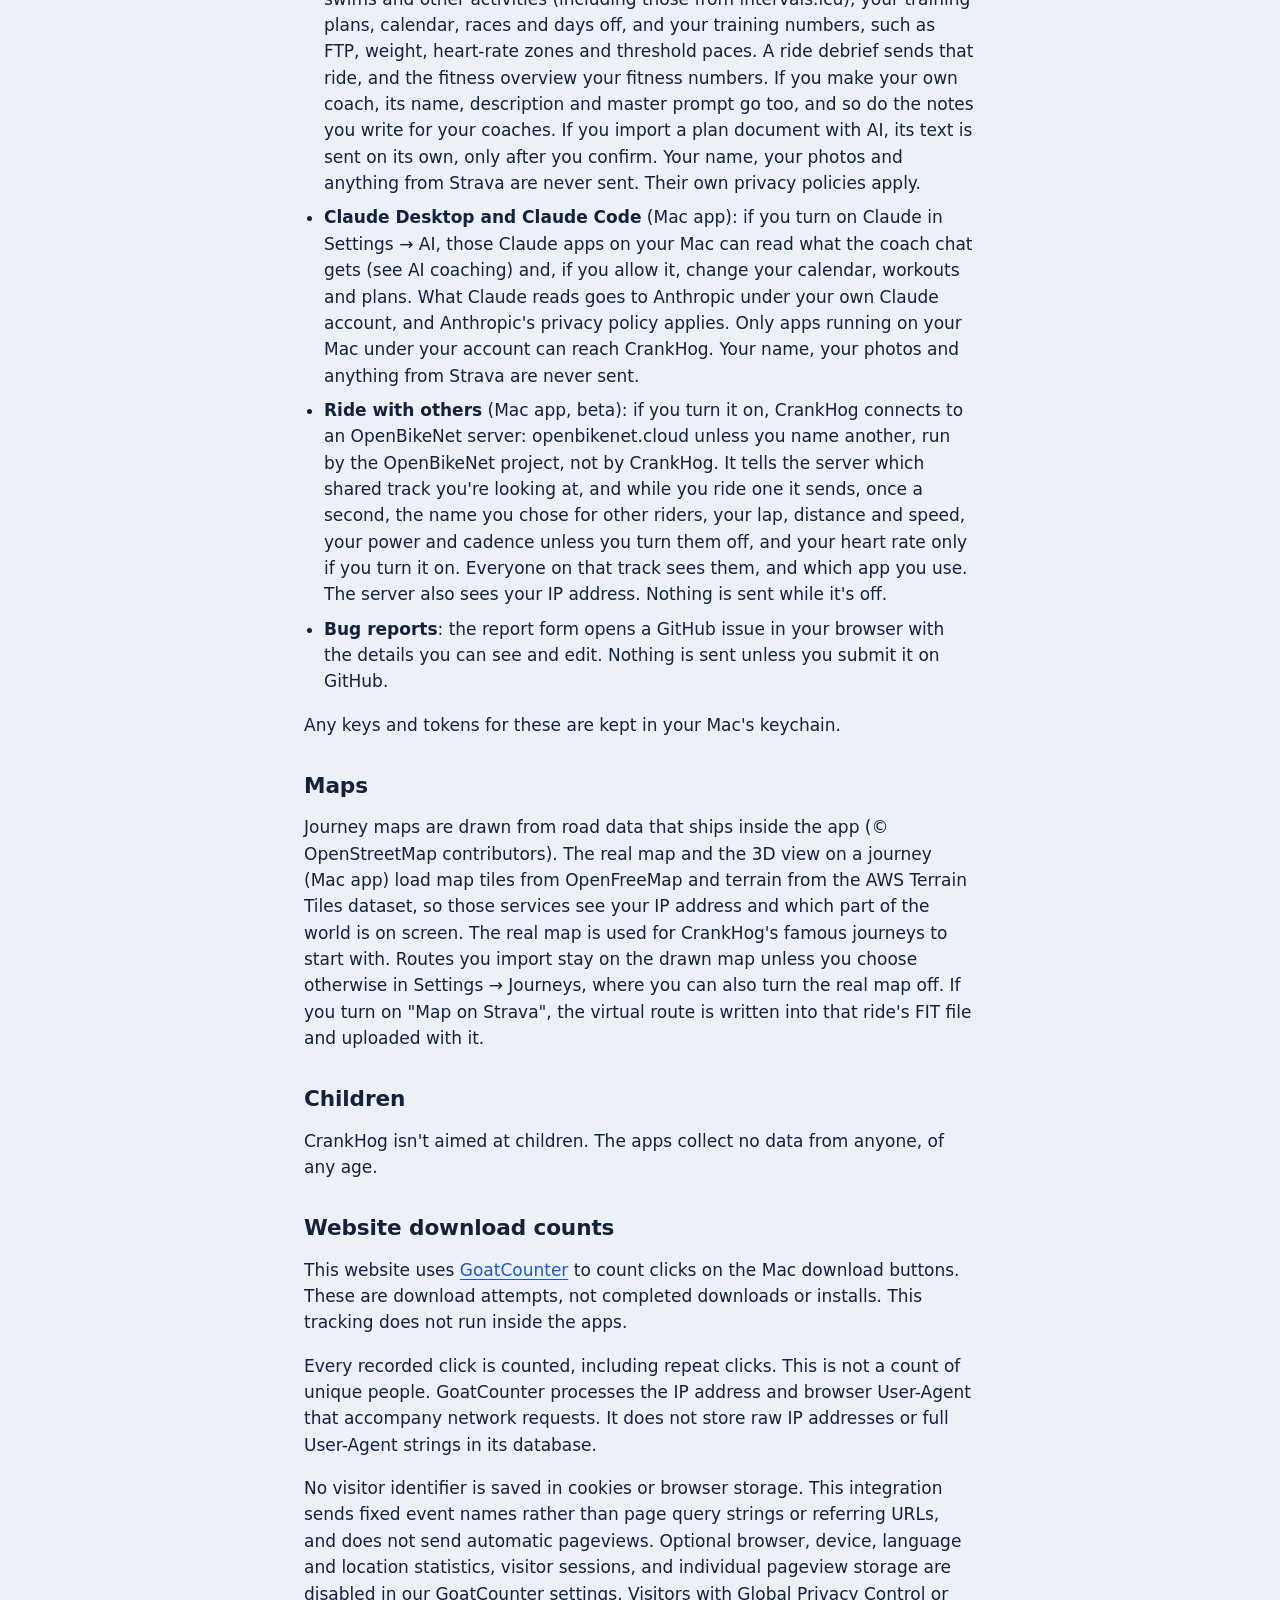
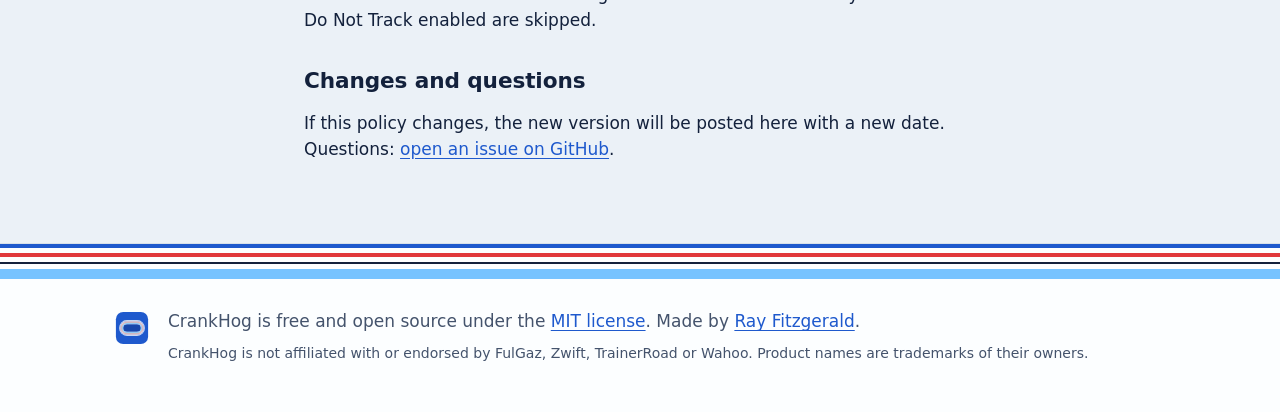
==== commit eb67f002: "Privacy for 1.4.0: Claude, riding with others and the real journey map - The privacy policy names wh" ====
--- a/privacy/index.html
+++ b/privacy/index.html
@@ -40,7 +40,7 @@
     <div class="wrap">
       <p class="eyebrow">Privacy policy</p>
       <h1>Your app data stays on your device.</h1>
-      <p class="fine">Updated 18 November 2026. Covers the Mac app, the iPhone app, the web app and this website.</p>
+      <p class="fine">Updated 19 November 2026. Covers the Mac app, the iPhone app, the web app and this website.</p>
 
       <h2>What stays on your device</h2>
       <p>Your rides, other activities, workouts, training plans, calendar, routes, journeys, FTP history, profile (name, photo, weight, heart-rate zones, threshold paces) and settings are stored only on your Mac, iPhone or browser. Every ride is also saved as a FIT file on the same device. The CrankHog apps have no accounts, no servers that hold your ride data, no analytics, no tracking and no ads. Website download counts are described separately below.</p>
@@ -58,12 +58,14 @@
         <li><strong>intervals.icu</strong> (Mac app): when you connect your account, finished rides are uploaded to it. If you ask, CrankHog also brings in the workouts you plan there and, if you turn it on, your completed activities, and sends the planned runs and swims you choose to it.</li>
         <li><strong>Google Calendar</strong> (Mac app): if you sign in with Google, CrankHog makes a calendar named CrankHog in your Google account and keeps your planned sessions in it, from 30 days ago onward: each one's name, day and a description (sport, length, distance, effort, load, notes and steps). It can only reach the calendar it made, reading that calendar's events to keep them matching your plan. It can't see or change your other calendars or events. Signing out revokes its access. Google's privacy policy applies.</li>
         <li><strong>AI coaching</strong> (Mac app): if you add an API key for Anthropic, OpenAI, xAI or use a local Ollama, the coach chat sends that provider what you keep in CrankHog, so it can answer you and propose changes: your rides, runs, swims and other activities (including those from intervals.icu), your training plans, calendar, races and days off, and your training numbers, such as FTP, weight, heart-rate zones and threshold paces. A ride debrief sends that ride, and the fitness overview your fitness numbers. If you make your own coach, its name, description and master prompt go too, and so do the notes you write for your coaches. If you import a plan document with AI, its text is sent on its own, only after you confirm. Your name, your photos and anything from Strava are never sent. Their own privacy policies apply.</li>
+        <li><strong>Claude Desktop and Claude Code</strong> (Mac app): if you turn on Claude in Settings → AI, those Claude apps on your Mac can read what the coach chat gets (see AI coaching) and, if you allow it, change your calendar, workouts and plans. What Claude reads goes to Anthropic under your own Claude account, and Anthropic's privacy policy applies. Only apps running on your Mac under your account can reach CrankHog. Your name, your photos and anything from Strava are never sent.</li>
+        <li><strong>Ride with others</strong> (Mac app, beta): if you turn it on, CrankHog connects to an OpenBikeNet server: openbikenet.cloud unless you name another, run by the OpenBikeNet project, not by CrankHog. It tells the server which shared track you're looking at, and while you ride one it sends, once a second, the name you chose for other riders, your lap, distance and speed, your power and cadence unless you turn them off, and your heart rate only if you turn it on. Everyone on that track sees them, and which app you use. The server also sees your IP address. Nothing is sent while it's off.</li>
         <li><strong>Bug reports</strong>: the report form opens a GitHub issue in your browser with the details you can see and edit. Nothing is sent unless you submit it on GitHub.</li>
       </ul>
-      <p>The keys and tokens for all of these are kept in your Mac's keychain.</p>
+      <p>Any keys and tokens for these are kept in your Mac's keychain.</p>
 
       <h2>Maps</h2>
-      <p>Journey maps are drawn from road data that ships inside the app (© OpenStreetMap contributors). Riding a journey doesn't contact any map service. If you turn on "Map on Strava", the virtual route is written into that ride's FIT file and uploaded with it.</p>
+      <p>Journey maps are drawn from road data that ships inside the app (© OpenStreetMap contributors). The real map and the 3D view on a journey (Mac app) load map tiles from OpenFreeMap and terrain from the AWS Terrain Tiles dataset, so those services see your IP address and which part of the world is on screen. The real map is used for CrankHog's famous journeys to start with. Routes you import stay on the drawn map unless you choose otherwise in Settings → Journeys, where you can also turn the real map off. If you turn on "Map on Strava", the virtual route is written into that ride's FIT file and uploaded with it.</p>
 
       <h2>Children</h2>
       <p>CrankHog isn't aimed at children. The apps collect no data from anyone, of any age.</p>
